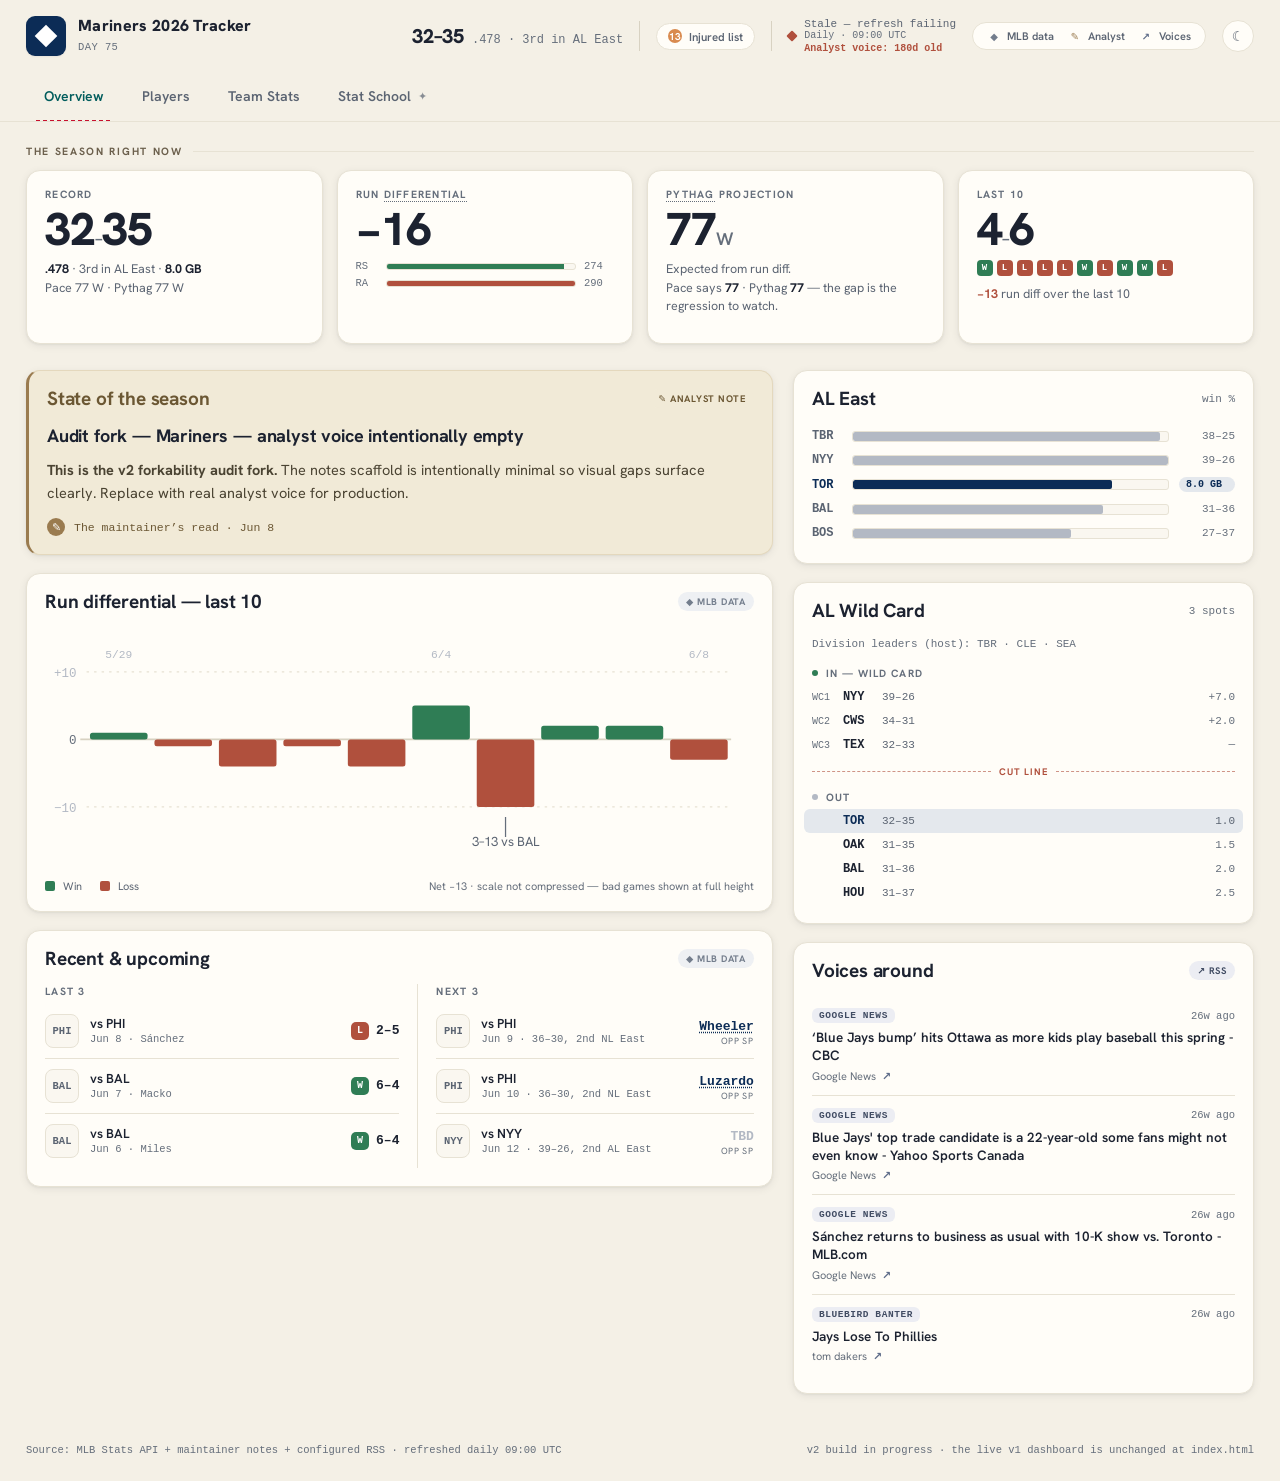
==== index-v2.html @ aabc4307 "v2(fork): config-drive standings/wild-card headers + neutral title (#122 F1–F3) Forkability blockers" ====
<!doctype html>
<html lang="en">
<head>
<meta charset="utf-8" />
<meta name="viewport" content="width=device-width, initial-scale=1.0" />
<title>Baseball Tracker</title>

<!-- v2 design tokens (light + dark). External so a fork can swap teams
     by editing config.json only; assets/theme.js overrides --team-*
     tokens at boot. -->
<link rel="stylesheet" href="tokens.css" />
<!-- Per-tab styles. Tabs not yet wired share the panel kit fallback. -->
<link rel="stylesheet" href="assets/overview.css" />
<link rel="stylesheet" href="assets/players.css" />
<link rel="stylesheet" href="assets/team-stats.css" />
<link rel="stylesheet" href="assets/stat-school.css" />
<link rel="stylesheet" href="assets/tooltip.css" />

<!-- Hanken Grotesk, self-hosted (variable woff2) under assets/fonts/.
     Self-hosting removes the runtime Google Fonts CDN dependency so glyph
     metrics are identical and network-independent across every environment
     (live site, local, CI) — that determinism is what makes the visual-
     regression baselines reproducible. The @font-face decls live in the
     inline <style> below. License: assets/fonts/OFL.txt. -->

<style>
/* Self-hosted Hanken Grotesk — one variable woff2 per subset (the file
   carries the full 100–900 weight axis, so a single @font-face covers
   every weight the design uses). font-display: swap keeps first paint
   fast; because the file is same-origin it lands near-instantly, so the
   swap is imperceptible and — unlike the CDN — never races the screenshot
   probe. unicode-range matches the Google Fonts subset split. */
@font-face {
  font-family: "Hanken Grotesk";
  font-style: normal;
  font-weight: 100 900;
  font-display: swap;
  src: url("assets/fonts/hanken-grotesk-latin.woff2") format("woff2");
  unicode-range: U+0000-00FF, U+0131, U+0152-0153, U+02BB-02BC, U+02C6, U+02DA, U+02DC, U+0304, U+0308, U+0329, U+2000-206F, U+20AC, U+2122, U+2191, U+2193, U+2212, U+2215, U+FEFF, U+FFFD;
}
@font-face {
  font-family: "Hanken Grotesk";
  font-style: normal;
  font-weight: 100 900;
  font-display: swap;
  src: url("assets/fonts/hanken-grotesk-latin-ext.woff2") format("woff2");
  unicode-range: U+0100-02BA, U+02BD-02C5, U+02C7-02CC, U+02CE-02D7, U+02DD-02FF, U+0304, U+0308, U+0329, U+1D00-1DBF, U+1E00-1E9F, U+1EF2-1EFF, U+2020, U+20A0-20AB, U+20AD-20C0, U+2113, U+2C60-2C7F, U+A720-A7FF;
}

/* ============================================================
   PAGE BASELINE
   ============================================================ */
/* Containment discipline (antifragile pass, commit 2 — Class 2).
   Universal `min-width: 0` forces flex/grid children to honor their
   parent's track — by default they refuse to shrink below their content
   size, which is how variable-width content escapes the viewport (B7
   class). Pairs with `overflow-x: clip` on BOTH html and body. The
   html-level clip is required because the viewport scroller lives on
   html — clipping only on body lets html still scroll horizontally.
   `clip` over `hidden` because it doesn't establish a new scroll
   container or break scroll-restoration. */
*, *::before, *::after { box-sizing: border-box; min-width: 0; min-height: 0; }
html, body { margin: 0; max-width: 100vw; overflow-x: clip; }
body {
  font-family: var(--sans);
  color: var(--ink);
  background: var(--paper);
  -webkit-font-smoothing: antialiased;
  text-rendering: optimizeLegibility;
  min-height: 100vh;
}
button { font-family: inherit; }
a { color: inherit; }

/* Focus-visible — universal accessibility ring per handoff §5.
   2px outline at 2px offset.
   PR-F: ring uses --team-primary-ink (not --team-primary). In dark mode
   --team-primary-ink is color-mix(50% primary, 50% white), so dark
   primaries (NYY #003087, TOR #134A8E) lift above the 3:1 non-text
   contrast floor on dark paper. Without this, NYY dark focus ring is
   1.53:1 — effectively invisible. */
:focus-visible {
  outline: 2px solid var(--team-primary-ink);
  outline-offset: 2px;
}

/* Screen-reader-only helper for accessible labels on glyph buttons. */
.sr-only {
  position: absolute;
  width: 1px; height: 1px;
  padding: 0; margin: -1px;
  overflow: hidden; clip: rect(0, 0, 0, 0);
  white-space: nowrap; border: 0;
}

/* ============================================================
   PERSISTENT HEADER — record · IL · freshness · source key · theme
   Load-bearing across all four tabs.
   ============================================================ */
.appbar {
  display: flex; align-items: center; justify-content: space-between;
  gap: var(--s5); padding: 16px 26px 14px;
}
.brand { display: flex; align-items: center; gap: 12px; }
.brand .mark {
  width: 40px; height: 40px; border-radius: 9px;
  background: var(--team-primary);
  display: grid; place-items: center;
  box-shadow: var(--sh1);
}
.brand .mark span {
  display: block; width: 16px; height: 16px;
  /* Iconography — theme-neutral white diamond.
     PR-F (decision D4): was `var(--card)`, which becomes #1b1f27 in
     dark mode and disappears against dark-blue primaries (TOR dark
     1.89:1, NYY dark 1.39:1 — fails AA non-text 3:1). The diamond IS
     a brand mark, not a themed surface — neutrality is correct. */
  background: #ffffff;
  transform: rotate(45deg); /* diamond bug */
}
.brand .wordmark h1,
.brand .wordmark b {
  font-weight: var(--w-display); font-size: 16px;
  letter-spacing: .02em; display: block; line-height: 1.1;
  margin: 0;
}
.brand .wordmark small {
  font-size: 10.5px; color: var(--ink-3);
  font-family: var(--mono); letter-spacing: .04em;
  text-transform: uppercase;
}
.appbar-meta {
  display: flex; align-items: center; gap: 16px;
  flex-wrap: wrap; justify-content: flex-end;
}
.hdr-rec { display: flex; align-items: baseline; gap: 8px; white-space: nowrap; }
.hdr-rec b {
  font-weight: var(--w-display); font-size: 20px;
  font-variant-numeric: tabular-nums;
  letter-spacing: -.01em; white-space: nowrap;
}
.hdr-rec span { font-size: 12px; color: var(--ink-3); font-family: var(--mono); }
.hdr-div { width: 1px; height: 30px; background: var(--line-2); }

.freshness {
  display: flex; align-items: center; gap: 8px;
  font-family: var(--mono); font-size: 11px; color: var(--ink-2);
}
.freshness .diamond {
  /* Static — no pulse. Composure over urgency (handoff §0/§4). */
  width: 8px; height: 8px; background: var(--pos);
  transform: rotate(45deg); border-radius: 1px;
}
.freshness.amber .diamond { background: var(--q-warm); }
.freshness.red .diamond { background: var(--neg); }
.freshness small { display: block; color: var(--ink-3); font-size: 10px; }

/* Notes-staleness chip (T18 — ported from v1). Mirrors freshness palette
   but on a longer cadence: green ≤7d, amber 8-14d, red >14d. The chip
   shares the same right-aligned slot as #freshness-detail. */
.notes-stale-chip {
  display: block; font-style: italic; font-size: 10px;
  color: var(--ink-3); margin-top: 2px;
}
.notes-stale-chip.amber { color: var(--q-warm); font-style: normal; font-weight: 600; }
.notes-stale-chip.red   { color: var(--neg);    font-style: normal; font-weight: 700; }

/* Schema-drift banner (T1 — ported from v1). Top-of-main warning when
   data.json is missing top-level keys the renderer reads. Hidden by
   default; render.js validateSchema() flips `hidden` off when missing
   keys are detected. */
.schema-banner {
  background: rgba(176, 80, 61, 0.12);
  border: 1px solid rgba(176, 80, 61, 0.4);
  color: var(--neg);
  padding: 10px 14px;
  border-radius: var(--r2);
  margin: 0 26px 12px;
  font-size: 13px; font-weight: 600;
}
[data-theme="dark"] .schema-banner {
  background: rgba(192, 100, 79, 0.15);
  border-color: rgba(192, 100, 79, 0.5);
}

.il-chip {
  display: inline-flex; align-items: center; gap: 7px;
  font-size: 11.5px; font-weight: var(--w-label); color: var(--ink-2);
  background: var(--card); border: 1px solid var(--line);
  border-radius: var(--r-pill); padding: 5px 11px; cursor: pointer;
  font-family: inherit;
}
.il-chip .ic {
  width: 14px; height: 14px; border-radius: 50%;
  background: var(--q-warm); color: #fff;
  font-size: 10px; font-weight: 700;
  display: grid; place-items: center;
}
.il-chip:hover { background: var(--card-2); }
.il-chip[aria-expanded="true"] { background: var(--card-2); border-color: var(--line-2); }

/* IL popover — appears on chip click, lists injured players with
   status + ETA note. Anchored below the chip's right edge. Closes on
   Esc, click-outside, or chip re-click. (B5 fix.) */
.il-popover {
  position: absolute;
  display: none;
  width: 320px;
  background: var(--card);
  border: 1px solid var(--line-2);
  border-radius: var(--r2);
  box-shadow: var(--sh3);
  z-index: 50;
  padding: 12px 14px;
  font-family: var(--sans);
}
.il-popover.show { display: block; }
.il-pop-head {
  font-size: var(--t-secondary);
  color: var(--ink);
  border-bottom: 1px solid var(--line);
  padding-bottom: 8px;
  margin-bottom: 6px;
}
.il-pop-head b { font-weight: 700; }
.il-pop-head small {
  font-family: var(--mono);
  color: var(--ink-3);
  font-weight: 500;
  margin-left: 6px;
  font-size: var(--t-meta);
}
.il-pop-list {
  list-style: none;
  margin: 0; padding: 0;
  max-height: 360px;
  overflow-y: auto;
}
.il-pop-list li {
  display: grid;
  grid-template-columns: 1fr auto;
  align-items: baseline;
  gap: 2px 10px;
  padding: 7px 0;
  border-bottom: 1px solid var(--line);
  font-size: var(--t-row);
}
.il-pop-list li:last-child { border-bottom: 0; }
.il-pop-name { font-weight: 600; color: var(--ink); }
.il-pop-status {
  font-family: var(--mono);
  font-size: var(--t-micro);
  color: var(--q-warm);
  letter-spacing: .04em;
  text-transform: uppercase;
  text-align: right;
  white-space: nowrap;
}
.il-pop-list li small {
  grid-column: 1 / -1;
  font-family: var(--mono);
  font-size: var(--t-meta);
  color: var(--ink-3);
}
.il-pop-empty {
  margin: 4px 0 0;
  font-size: var(--t-secondary);
  color: var(--ink-3);
}

/* Three-layer source key — always present. */
.srckey {
  display: flex; align-items: center; gap: 14px;
  background: var(--card); border: 1px solid var(--line);
  border-radius: var(--r-pill); padding: 6px 14px;
}
.srckey .k {
  display: flex; align-items: center; gap: 6px;
  font-size: 11px; color: var(--ink-2); font-weight: var(--w-label);
}
.srckey .glyph {
  width: 14px; height: 14px;
  display: grid; place-items: center; font-size: 10px;
}
.g-machine { color: var(--machine); }
.g-analyst { color: var(--analyst); }
.g-external { color: var(--external); }

/* Theme toggle — small icon button next to source key. */
.theme-toggle {
  width: 32px; height: 32px;
  border-radius: var(--r-pill);
  background: var(--card); border: 1px solid var(--line);
  color: var(--ink-2); cursor: pointer;
  display: grid; place-items: center;
  font-size: 14px;
}
.theme-toggle:hover { background: var(--card-2); color: var(--ink); }

/* ============================================================
   TABS (4-tab IA, fixed) — hash-routed
   ============================================================ */
.tabs {
  display: flex; gap: 2px;
  padding: 6px 26px 0;
  border-bottom: 1px solid var(--line);
  overflow-x: auto;  /* mobile: scroll, never hide */
  scrollbar-width: none;
}
.tabs::-webkit-scrollbar { display: none; }
.tab {
  position: relative;
  padding: 11px 18px 16px;
  font-size: 14px; font-weight: var(--w-label);
  color: var(--ink-2); cursor: pointer;
  border: 0; background: none; font-family: inherit;
  display: flex; align-items: center; gap: 7px;
  text-decoration: none; white-space: nowrap;
}
.tab:hover { color: var(--ink); }
.tab.active { color: var(--team-secondary); }
.tab .sch-ic { font-size: 11px; opacity: .7; }
[data-theme="dark"] .tab.active { color: #dbe4f1; }
/* NOSTALGIA gesture: dashed-seam underline on active tab.
   Pulled in step 7 if it fights legibility. */
.tab.active::before {
  content: "";
  position: absolute; left: 10px; right: 10px; bottom: -1px;
  height: 2px;
  background: linear-gradient(90deg, var(--seam) 60%, transparent 0) repeat-x;
  background-size: 7px 2px;
}

/* ============================================================
   TAB BODY — placeholder until per-tab content lands.
   ============================================================ */
.tab-body { padding: 22px 26px 24px; }
.tab-body[hidden] { display: none; }
.tab-stub {
  max-width: 720px; margin: 24px auto;
  text-align: center; padding: 60px 24px;
  border: 1px dashed var(--line-2);
  border-radius: var(--r3);
  background: var(--card);
  color: var(--ink-3);
}
.tab-stub h2 {
  margin: 0 0 8px; font-size: var(--t-h2);
  font-weight: var(--w-label); color: var(--ink);
}
.tab-stub p { margin: 0; font-size: var(--t-small); font-family: var(--mono); }

/* ============================================================
   PANEL KIT — every visible block uses this base.
   Per handoff §7 step 5: panel-state pattern built BEFORE charts so
   skeleton/empty/error inherit. Three source-treatment variants:
   panel = machine default, panel.analyst = warm ochre tint with
   left rule, panel.external = muted slate clipping.
   ============================================================ */
.panel {
  background: var(--card);
  border: 1px solid var(--line);
  border-radius: var(--r3);
  box-shadow: var(--sh2);
  position: relative;
}
.panel.analyst {
  background: var(--analyst-tint);
  border-color: #e4d8bd;
  border-left: 3px solid var(--analyst);
}
[data-theme="dark"] .panel.analyst {
  background: #221e16;
  border-color: #36301f;
  border-left-color: var(--analyst);
}
.panel.external {
  /* External takes get the standard surface but a slate accent on the header. */
}

.panel-h {
  display: flex; align-items: center; justify-content: space-between;
  padding: 15px 18px 11px; gap: 12px;
}
.panel-h h3 {
  margin: 0; font-size: var(--t-h2);
  font-weight: 700; letter-spacing: -.01em;
}
.panel.analyst .panel-h h3 { color: var(--analyst-ink); }
.panel-h .hint {
  font-size: 11px; color: var(--ink-3); font-family: var(--mono);
}

/* Source tag on panel headers — chip variants per data layer. */
.srctag {
  display: inline-flex; align-items: center; gap: 5px;
  font-size: 9.5px; font-weight: 700;
  letter-spacing: .08em; text-transform: uppercase;
  padding: 3px 8px; border-radius: var(--r-pill);
}
.srctag.machine { color: var(--machine); background: #eef0f3; }
.srctag.analyst { color: var(--analyst-ink); background: var(--analyst-tint); }
.srctag.external { color: var(--external-ink); background: var(--external-tint); }
[data-theme="dark"] .srctag.machine { background: #262b34; }

.panel-b { padding: 2px 18px 18px; }

/* ---- SKELETON (loading) ---- */
.panel-skeleton { padding: 16px 18px 18px; }
.sk-line {
  height: 11px; border-radius: 4px;
  background: linear-gradient(90deg, var(--card-2) 25%, #efeadd 37%, var(--card-2) 63%);
  background-size: 400% 100%;
  animation: sk-shimmer 1.4s ease infinite;
  margin-bottom: 8px;
}
[data-theme="dark"] .sk-line {
  background: linear-gradient(90deg, var(--card-2) 25%, #2c333f 37%, var(--card-2) 63%);
  background-size: 400% 100%;
}
@keyframes sk-shimmer {
  0% { background-position: 100% 0; }
  100% { background-position: 0 0; }
}

/* ---- EMPTY (no data, no error — by-design absence) ---- */
.panel-empty {
  padding: 24px 18px;
  text-align: center;
  color: var(--ink-3);
  font-size: var(--t-small);
}

/* ---- ERROR (fetch failed for this panel only) ---- */
.panel-error {
  padding: 16px 18px;
  display: flex; align-items: center; gap: 12px;
  font-size: var(--t-small);
  color: var(--neg);
  border-top: 1px dashed var(--neg);
  margin-top: 6px;
}
.panel-error .msg { flex: 1; }
.panel-retry {
  border: 1px solid var(--neg);
  background: transparent;
  color: var(--neg);
  border-radius: var(--r-pill);
  padding: 4px 12px;
  font-size: 11px;
  font-weight: var(--w-label);
  cursor: pointer;
  font-family: inherit;
}
.panel-retry:hover { background: var(--neg); color: #fff; }

/* ============================================================
   COLOPHON
   ============================================================ */
.colophon {
  display: flex; align-items: center; justify-content: space-between;
  gap: 16px; padding: 16px 26px 24px;
  font-size: 10.5px; color: var(--ink-3); font-family: var(--mono);
  flex-wrap: wrap;
}

/* ============================================================
   RESPONSIVE (handoff §6 universals — per-tab rules in their CSS)
   ============================================================ */
@media (max-width: 760px) {
  .appbar { padding: 12px 18px 10px; gap: var(--s4); }
  .appbar-meta { gap: 10px; }
  .hdr-div { display: none; }
  .tabs { padding: 6px 18px 0; }
  .tab-body { padding: 18px 18px 20px; }
}
@media (max-width: 480px) {
  /* Source key collapses to glyphs only */
  .srckey {
    padding: 4px 8px;
  }
  .srckey .k { font-size: 0; gap: 0; }
  .srckey .glyph { font-size: 12px; }
}
/* At narrow phone widths (≤360px iPhone SE class), allow header chrome
   to wrap and trim padding. The viewport-clip is universal (see body
   above) — this block only adjusts layout at the smallest breakpoint. */
@media (max-width: 360px) {
  .appbar {
    flex-wrap: wrap;
    padding: 10px 12px 8px;
    gap: 10px;
  }
  .appbar-meta {
    width: 100%;
    justify-content: flex-start;
    gap: 8px;
    flex-wrap: wrap;
  }
  .hdr-rec { white-space: normal; }
  .hdr-rec b { font-size: 17px; }
  .freshness small { display: none; }
  .il-chip { padding: 4px 8px; }
  .tabs { padding: 4px 12px 0; }
  .tab { padding: 9px 12px 14px; font-size: 13px; }
  .tab-body { padding: 14px 12px 18px; }
}
</style>
</head>
<body>

<!-- ============================================================
     V2 DEVELOPMENT IN PROGRESS
     This file is the v2 build, served alongside the live v1
     (index.html). When v2 is complete, the cutover commit
     deletes the old and renames this file. Plan:
     /root/.claude/plans/redesign-v2.md
     ============================================================ -->

<header class="appbar">
  <div class="brand">
    <span class="mark"><span aria-hidden="true"></span></span>
    <span class="wordmark">
      <h1 id="brand-title">Loading…</h1>
      <small id="brand-sub">v2 build</small>
    </span>
  </div>

  <div class="appbar-meta">
    <div class="hdr-rec" id="hdr-rec">
      <b id="hdr-rec-line">—</b>
      <span id="hdr-rec-detail"></span>
    </div>
    <span class="hdr-div"></span>
    <button class="il-chip" id="il-chip" type="button" aria-label="Open injury list">
      <span class="ic" id="il-count">0</span> Injured list
    </button>
    <span class="hdr-div"></span>
    <div class="freshness" id="freshness">
      <span class="diamond"></span>
      <div>
        <span id="freshness-label">—</span>
        <small id="freshness-detail">Daily · 09:00 UTC</small>
        <small id="notesStale" class="notes-stale-chip" hidden></small>
      </div>
    </div>
    <div class="srckey" aria-label="Data layer key">
      <span class="k"><span class="glyph g-machine">◆</span>MLB data</span>
      <span class="k"><span class="glyph g-analyst">✎</span>Analyst</span>
      <span class="k"><span class="glyph g-external">↗</span>Voices</span>
    </div>
    <button class="theme-toggle" id="theme-toggle" type="button" aria-label="Toggle dark mode">
      <span id="theme-glyph">◐</span>
    </button>
  </div>
</header>

<!-- PR-C: each tab anchor carries an explicit id; the matching tabpanel
     references it via aria-labelledby. Previously: only the Overview
     panel had an aria-labelledby — pointing at itself (self-reference,
     audit H6). Other panels had nothing. Screen readers couldn't pair
     tab ↔ tabpanel. -->
<nav class="tabs" role="tablist" aria-label="Sections">
  <a class="tab" id="tab-overview-anchor"   href="#overview"    data-tab="overview"    role="tab">Overview</a>
  <a class="tab" id="tab-players-anchor"    href="#players"     data-tab="players"     role="tab">Players</a>
  <a class="tab" id="tab-team-stats-anchor" href="#team-stats"  data-tab="team-stats"  role="tab">Team Stats</a>
  <a class="tab" id="tab-stat-school-anchor" href="#stat-school" data-tab="stat-school" role="tab">
    Stat School <span class="sch-ic">✦</span>
  </a>
</nav>

<main>
  <!-- Schema-drift banner. The renderer (assets/render.js validateSchema)
       compares data.json's top-level keys against EXPECTED_KEYS on every
       load; if any are missing it surfaces them here. Ported from v1
       (index.html line 247) — survivorship audit T1 found this guard
       had been silently dropped during the v2 redesign. -->
  <div id="schemaBanner" class="schema-banner" hidden></div>

  <!-- Overview tab body — populated by assets/overview.js on boot. -->
  <section class="tab-body" id="tab-overview" role="tabpanel" aria-labelledby="tab-overview-anchor"></section>

  <!-- Players tab body — populated by assets/players.js on boot. -->
  <section class="tab-body" id="tab-players" role="tabpanel" aria-labelledby="tab-players-anchor" hidden></section>

  <!-- Team Stats tab body — populated by assets/team-stats.js on boot. -->
  <section class="tab-body" id="tab-team-stats" role="tabpanel" aria-labelledby="tab-team-stats-anchor" hidden></section>

  <!-- Stat School tab body — populated by assets/stat-school.js on boot. -->
  <section class="tab-body" id="tab-stat-school" role="tabpanel" aria-labelledby="tab-stat-school-anchor" hidden></section>
</main>

<footer class="colophon">
  <span>Source: MLB Stats API + maintainer notes + configured RSS · refreshed daily 09:00 UTC</span>
  <span>v2 build in progress · the live v1 dashboard is unchanged at index.html</span>
</footer>

<script src="assets/theme.js"></script>
<script src="assets/format.js"></script>
<script src="assets/links.js"></script>
<script src="assets/stat-registry.js"></script>
<script src="assets/team-registry.js"></script>
<script src="assets/tooltip.js"></script>
<script src="assets/dom.js"></script>
<script src="assets/modal.js"></script>
<script src="assets/overview.js"></script>
<script src="assets/players.js"></script>
<script src="assets/opponent-pitcher.js"></script>
<script src="assets/team-stats.js"></script>
<script src="assets/stat-school.js"></script>
<script src="assets/render.js"></script>

</body>
</html>
---- tokens.css ----
/* ============================================================
   Jays Tracker — design tokens (v2)
   Single source of truth for color, type, space, radius, shadow.
   Extracted from handoff doc §3. Loaded by index-v2.html.

   FORK NOTE: only --team-primary / -secondary / -accent change
   per fork. Everything else derives or stays universal.
   See assets/theme.js for the runtime wiring step.
   ============================================================ */

:root {
  /* ---- TEAM IDENTITY (forkable — populated from config.json) ----
     Only these three tokens are set from JS at boot (assets/theme.js).
     Everything else derives via color-mix() below — single source of
     truth, no JS vs CSS contention. The antifragile pass moved derived
     tokens here to remove the layer-boundary class of bug (B1).

     Fork constraint: primary_color should pass WCAG AA on the light
     card surface (#fffdf8). See docs/forking.md. */
  --team-primary: #134A8E;     /* royal */
  --team-secondary: #1D2D5C;   /* navy  */
  --team-accent: #E8291C;      /* red — identity only, NOT signal */

  /* DERIVED — never set from JS. 10% color on a near-white substrate
     produces the subtle light-mode tint used for "me" highlights,
     active sidebar items, and pcard avatars. */
  --team-primary-soft: color-mix(in oklab, var(--team-primary) 10%, #ffffff);
  --team-secondary-soft: color-mix(in oklab, var(--team-secondary) 10%, #ffffff);

  /* Team color as text on --card. In light mode the raw value passes
     AA for most palettes (validated at fork time). Dark mode lifts
     it below. */
  --team-primary-ink: var(--team-primary);

  /* ---- NEUTRAL INK SCALE ---- */
  --ink: #1c2230;
  --ink-2: #5b6472;
  --ink-3: #656e7b;
  --ink-4: #b3b9c4;

  /* ---- SURFACES (cream scorecard substrate) ---- */
  --paper: #f4f0e6;
  --card: #fffdf8;
  --card-2: #faf7f0;
  --line: #e7e2d4;
  --line-2: #d8d2c2;

  /* ---- DATA SIGNALS — TEAM-INDEPENDENT (hold at any fork palette) ----
     Clay ↔ slate scale for hot/cold and quality-tier markers.
     Never use --team-accent for these — a red team would lose its signal. */
  --q-hot: #c24e2c;
  --q-warm: #d98a4e;
  --q-mid: #a7a194;
  --q-cool: #5e86a8;
  --q-cold: #356285;
  /* Amber-as-FOREGROUND-text (a11y A2). --q-warm is a background
     fill; as text on cream paper it only hits ~2.7:1. This paired
     ink is the text-safe amber; it flips light->dark below. */
  --q-warm-ink: #9c5226;

  /* Binary outcome (team-neutral) */
  --pos: #2f7d55;       /* win / good / above avg */
  --pos-2: #5b9e6f;     /* lighter green for tier-2 rank markers */
  --neg: #b0503d;       /* loss / poor / below avg (brick, NOT team red) */

  /* ---- THREE-LAYER DATA IDENTITY ----
     1. MACHINE FACTS (data.json) — neutral default voice
     2. ANALYST VOICE (notes.json) — warm ochre "pen"
     3. EXTERNAL TAKES (RSS)       — muted slate "newsprint" */
  --machine: #737d8c;
  --analyst: #9a7b4f;
  --analyst-tint: #f1ead7;
  --analyst-ink: #6b5733;
  /* Analyst body ink — the read-aloud paragraph color INSIDE cream cards
     (distinct from --analyst-ink, the eyebrow / accent ink). Extracted in
     the v2 uniformity pass from three identical literals across
     overview.css / players.css / stat-school.css. */
  --analyst-ink-body: #4a4332;
  /* Border around analyst cream cards. Two files (players, stat-school)
     were duplicating the same hex literal; one token resolves the drift. */
  --analyst-edge: #e4d8bd;
  --external: #5d6b88;
  --external-tint: #ecedf3;
  --external-ink: #414c63;

  /* Heat-bar visual midpoint — theme-independent. Used by the .strip
     (player rank rows + team-stats ledger) and the Stat School
     .scale-track. Same hex was hardcoded in three files before the v2
     uniformity pass — single token now keeps them in lockstep. */
  --heat-neutral: #cdb89a;

  /* ---- NOSTALGIA (baseball-universal, NOT team-specific) ---- */
  --seam: #c8102e;   /* fixed stitch red — independent of --team-accent */
  --label: #6b5f4c;  /* stamped warm ink for eyebrows */

  /* ---- TYPE ----
     Headline scale (display → label) was the original v2 scale. The
     four intermediate sizes below were added in the v2 type-scale pass
     (#123) because 51 of 117 `font-size:` literals across the per-tab
     CSS files were the same four pixel values (10/11/12/13px) used
     10–20× each, with no token covering that range. Naming follows the
     existing role-based pattern (--t-display / --t-body / --t-label).
     The 0.5px-stepped --t-small (12.5) / --t-label (10.5) remain the
     headline-paired sizes; --t-row / --t-meta / --t-micro cover the
     denser per-tab tabular + metadata + chip surfaces. */
  --t-display: 46px;
  --t-h1: 28px;
  --t-h2: 19px;
  --t-body: 14px;
  --t-row: 13px;        /* tabular rows, game-card meta/result, st-row body */
  --t-small: 12.5px;
  --t-secondary: 12px;  /* secondary metadata (rank cells, segmented controls, modal meta) */
  --t-meta: 11px;       /* rank ordinals, badge text, byline meta, pill-legend */
  --t-label: 10.5px;
  --t-micro: 10px;      /* chip labels, abbreviations, micro-pills */

  --w-display: 800;
  --w-read: 500;
  --w-reg: 400;
  --w-label: 600;

  --sans: "Hanken Grotesk", "Helvetica Neue", Helvetica, Arial, system-ui, sans-serif;
  --mono: ui-monospace, "SF Mono", "Cascadia Mono", Menlo, Consolas, monospace;

  /* ---- SPACING / RADIUS / SHADOW ---- */
  --s1: 4px;
  --s2: 8px;
  --s3: 12px;
  --s4: 16px;
  --s5: 24px;
  --s6: 32px;
  --s7: 48px;

  /* Sub-r1 chip scale — fills the 2–3px gap below --r1. Both extracted
     in the v2 uniformity pass (#124) from high-frequency literals:
     --r-pip from 7 occurrences (pips, micro-bars, focus-ring corners),
     --r-chip from 10 occurrences (inline pills, provenance chips, badge
     corners). One token now keeps any future redesign from forgetting
     a site. */
  --r-pip: 2px;
  --r-chip: 3px;
  --r1: 6px;
  --r2: 10px;
  --r3: 14px;
  --r-pill: 999px;

  --sh1: 0 1px 2px rgba(28, 34, 48, .06);
  --sh2: 0 2px 8px rgba(28, 34, 48, .07), 0 1px 2px rgba(28, 34, 48, .05);
  --sh3: 0 12px 32px rgba(28, 34, 48, .12);
  --sh4: 0 24px 60px rgba(20, 18, 12, .34);   /* modal scrim */
}

/* ============================================================
   DARK MODE
   Activate via [data-theme="dark"] on <html>.
   Default: respect prefers-color-scheme; user toggle persists
   to localStorage('jt-theme'). See assets/theme.js.
   Only token values change here — no markup forks.
   ============================================================ */

[data-theme="dark"] {
  /* INK & SURFACE — lift values for legibility */
  --ink: #eceef2;
  --ink-2: #a6aeba;
  --ink-3: #868f9d;
  --ink-4: #4a5260;
  --label: #bcab8d;
  --paper: #13161c;
  --card: #1b1f27;
  --card-2: #232833;
  --line: #2b313c;
  --line-2: #3a4250;

  /* TEAM TINTS on dark — derived via color-mix. Soft tints flip from
     mixing with white (light) to mixing with the dark card surface
     (dark); the resulting hue is subtle and tracks the team palette
     automatically. primary-ink lifts to a perceptual mid so contrast
     against the dark card stays AA without runtime ensureContrast.
     Per-fork: forks with very dark primaries (NYY #003087) get a
     readable lift from this mix; very light primaries get desaturated
     enough to remain legible. */
  --team-primary-soft: color-mix(in oklab, var(--team-primary) 25%, var(--card));
  --team-secondary-soft: color-mix(in oklab, var(--team-secondary) 25%, var(--card));
  --team-primary-ink: color-mix(in oklab, var(--team-primary) 50%, #ffffff);

  /* SIGNALS — lift the dark end of the q-scale for legibility on dark cards.
     PR-F: --q-cold deepened from #4f7da5 to #3e6a92 so the Cold pill
     (white text on this background) lifts from 4.37:1 to ~5.7:1, passing
     WCAG AA for normal body text on the .pill.cold use. */
  --q-cold: #3e6a92;
  --q-cool: #6f9bc0;
  --q-mid: #7a7468;
  --pos: #3c9466;
  --pos-2: #5aa97c;
  --neg: #c0644f;
  --q-warm-ink: #d98a4e;   /* amber-as-text on dark paper (a11y A2) */

  /* LAYERS — desaturate tints; lift inks */
  --analyst-tint: #26221a;
  --analyst-ink: #cbb182;
  --analyst-ink-body: #cabfa6;   /* paragraph ink inside cream cards (dark mode pair) */
  --analyst-edge: #36301f;       /* border around cream cards (dark mode pair) */
  --analyst: #b08f57;
  --external-tint: #1e222c;
  --external-ink: #9fb0d0;
  --external: #7488ad;
}

/* ============================================================
   PR-F — dark-mode chart axis legibility
   Overview run-diff chart (assets/overview.js) sets SVG text fill
   to var(--ink-4) inline. In dark mode, --ink-4 (#4a5260) on the
   panel substrate (--card #1b1f27) is ~1.5:1 — axis numbers and
   date labels become invisible. CSS fill: overrides the inline
   presentation attribute per spec. var(--ink-3) gives ~3.86:1.
   ============================================================ */
[data-theme="dark"] svg.rd-chart text { fill: var(--ink-3); }

/* ============================================================
   No-data placeholder (.ph)

   The em-dash glyph (U+2014) sits at the font's typographic midline,
   which is below the visual center of adjacent all-caps and tabular-
   numeric text at the 10–13px tabular sizes used across the dashboard
   (issue: dashes read as underscores). Wrapping a placeholder em-dash
   in `<span class="ph">—</span>` lifts the glyph back to the perceived
   line center and gives a single hook for any future "no data" treatment
   (color, shape, accessible label).
   ============================================================ */
.ph {
  display: inline-block;
  vertical-align: 0.12em;
  line-height: 1;
}

/* ============================================================
   Reduced-motion preference — disable transitions & animations.
   Per handoff §8 decision 9: skeleton/arc animations become static.
   ============================================================ */

@media (prefers-reduced-motion: reduce) {
  *,
  *::before,
  *::after {
    animation-duration: 0.01ms !important;
    animation-iteration-count: 1 !important;
    transition-duration: 0.01ms !important;
  }
}
---- assets/overview.css ----
/* ============================================================
   Jays Tracker — Overview tab styles (v2)
   Loaded by index-v2.html. Scoped under [data-tab-styles="overview"]
   isn't strictly needed since per-tab classes don't collide.
   ============================================================ */

/* ---- Section eyebrow (with optional trailing rule) ---- */
.ov-eyebrow {
  font-size: var(--t-label);
  font-weight: 700;
  letter-spacing: .16em;
  text-transform: uppercase;
  color: var(--label);
  margin: 0 0 12px;
  display: flex;
  align-items: center;
  gap: 10px;
}
.ov-eyebrow .rule { flex: 1; height: 1px; background: var(--line); }

/* ============================================================
   KPI ROW — 4 cards across the top of Overview
   ============================================================ */
.kpis {
  display: grid;
  grid-template-columns: repeat(4, minmax(0, 1fr));
  gap: 14px;
  margin-bottom: 8px;
}
.kpi {
  background: var(--card);
  border: 1px solid var(--line);
  border-radius: var(--r3);
  box-shadow: var(--sh2);
  padding: 16px 18px;
  position: relative;
}
.kpi .kl {
  font-size: var(--t-label);
  font-weight: 700;
  letter-spacing: .12em;
  text-transform: uppercase;
  color: var(--ink-3);
  margin: 0 0 8px;
}
.kpi .kv {
  font-size: var(--t-display);
  font-weight: var(--w-display);
  letter-spacing: -.02em;
  line-height: .9;
  font-variant-numeric: tabular-nums;
}
.kpi .kv small {
  font-size: 18px;
  color: var(--ink-3);
  font-weight: 600;
}
.kpi .kf {
  font-size: var(--t-small);
  color: var(--ink-2);
  margin-top: 10px;
  line-height: 1.45;
}
.kpi .kf b { color: var(--ink); font-weight: 700; }

/* Frame-pill (e.g. "8th / 30 MLB") */
.rankpill {
  display: inline-flex;
  align-items: baseline;
  gap: 3px;
  font-family: var(--mono);
  font-size: var(--t-meta);
  font-weight: 700;
  padding: 2px 7px;
  border-radius: var(--r-pill);
  background: var(--card-2);
  border: 1px solid var(--line);
}
.rankpill .r { color: var(--ink); }
.rankpill .o { color: var(--ink-3); font-weight: 500; }

/* W/L pip strip (last-10 cell) */
.pips { display: flex; gap: 4px; margin-top: 10px; }
.pip {
  width: 16px; height: 16px; border-radius: 4px;
  display: grid; place-items: center;
  font-size: 9px; font-weight: 800;
  font-family: var(--mono); color: #fff;
}
.pip.w { background: var(--pos); }
.pip.l { background: var(--neg); }

/* Mini RS/RA tracks inside the Run-diff KPI */
.diffmini {
  display: flex; flex-direction: column;
  gap: 5px; margin-top: 10px;
}
.diffmini .row {
  display: grid;
  grid-template-columns: 22px 1fr 30px;
  align-items: center; gap: 8px;
  font-size: var(--t-label); font-family: var(--mono); color: var(--ink-3);
}
.dtrack {
  height: 7px;
  background: var(--card-2);
  border: 1px solid var(--line);
  border-radius: var(--r-chip);
  overflow: hidden;
}
.dtrack i { display: block; height: 100%; }

/* Term affordance: dotted underline = link to Stat School */
.term {
  border-bottom: 1px dotted var(--ink-3);
  cursor: help;
}

/* ============================================================
   MAIN TWO-COLUMN GRID
   Left: 1.62fr (analyst + chart + games)
   Right: 1fr (standings + WC + voices)
   ============================================================ */
.ov-main {
  display: grid;
  grid-template-columns: minmax(0, 1.62fr) minmax(0, 1fr);
  gap: 20px;
  padding: 18px 0 10px;
}
.ov-col { display: flex; flex-direction: column; gap: 18px; }

/* ============================================================
   ANALYST: State of the Season
   ============================================================ */
.analyst-lead {
  font-size: 18px;
  font-weight: 700;
  line-height: 1.3;
  letter-spacing: -.01em;
  color: var(--ink);
  margin: 0 0 10px;
}
.analyst-body {
  font-size: 14.5px;
  line-height: 1.6;
  color: var(--analyst-ink-body);
  margin: 0 0 14px;
}
.analyst-body .term { border-bottom-color: var(--analyst); }

.byline {
  display: flex; align-items: center; gap: 9px;
  font-size: 11.5px; color: var(--analyst-ink);
  font-family: var(--mono);
}
.byline .nib {
  width: 18px; height: 18px;
  border-radius: 50%;
  background: var(--analyst); color: #fff;
  display: grid; place-items: center; font-size: var(--t-meta);
}

/* Inline machine pills inside analyst prose */
.pill {
  display: inline-flex;
  align-items: center;
  gap: 4px;
  font-size: var(--t-micro);
  font-weight: 800;
  letter-spacing: .06em;
  text-transform: uppercase;
  padding: 1px 6px;
  border-radius: var(--r-pill);
  vertical-align: middle;
  font-family: var(--mono);
}
.pill.hot { background: var(--q-hot); color: #fff; }
.pill.cold { background: var(--q-cold); color: #fff; }
.pill.new { background: var(--ink); color: var(--paper); }
/* G3: opposing-pitcher modal provenance tag (external palette). */
.pill.oppp-tag { background: var(--external-tint); color: var(--external-ink); }

/* ============================================================
   RUN-DIFFERENTIAL CHART (last 10)
   ============================================================ */
.rd-wrap { padding: 6px 4px 0; }
.rd-chart { width: 100%; height: auto; display: block; }
.rd-anno {
  font-size: var(--t-meta);
  color: var(--ink-2);
  display: flex;
  align-items: center;
  gap: 8px;
  margin-top: 8px;
}
.rd-anno .sw {
  width: 10px; height: 10px; border-radius: var(--r-pip);
}
.rd-anno .spacer { margin-left: auto; color: var(--ink-3); }

/* ============================================================
   GAMES (Recent + Upcoming split)
   ============================================================ */
.gsplit {
  display: grid;
  grid-template-columns: minmax(0, 1fr) minmax(0, 1fr);
  gap: 0;
}
.gsplit .gcol + .gcol {
  border-left: 1px solid var(--line);
  padding-left: 18px;
  margin-left: 18px;
}
.gcol .ghd {
  font-size: var(--t-label);
  font-weight: 700;
  letter-spacing: .12em;
  text-transform: uppercase;
  color: var(--ink-3);
  margin: 0 0 6px;
}
.game {
  display: grid;
  grid-template-columns: auto 1fr auto;
  align-items: center;
  gap: 11px;
  padding: 10px 0;
  border-bottom: 1px solid var(--line);
}
.game:last-child { border-bottom: 0; }
.opp {
  width: 34px; height: 34px;
  border-radius: 8px;
  background: var(--card-2);
  border: 1px solid var(--line);
  display: grid; place-items: center;
  font-family: var(--mono); font-weight: 700; font-size: var(--t-label);
  color: var(--ink-2);
}
.game .meta {
  font-size: var(--t-row);
  font-weight: 600;
  line-height: 1.2;
}
.game .meta small {
  display: block;
  font-size: var(--t-label);
  color: var(--ink-3);
  font-weight: 500;
  font-family: var(--mono);
  margin-top: 2px;
}
.res {
  text-align: right;
  font-family: var(--mono);
  font-weight: 700;
  font-size: var(--t-row);
  display: flex; align-items: center; gap: 7px;
  justify-content: flex-end;
}
.res .wl {
  width: 18px; height: 18px;
  border-radius: 5px;
  display: grid; place-items: center;
  font-size: var(--t-micro); color: #fff;
}
.res .wl.w { background: var(--pos); }
.res .wl.l { background: var(--neg); }
.wp { text-align: right; }
.wp .v {
  font-family: var(--mono);
  font-weight: 700;
  font-size: var(--t-row);
}
.wp small {
  display: block;
  font-size: 9px;
  color: var(--ink-3);
  letter-spacing: .08em;
  text-transform: uppercase;
}
/* G3: opposing probable pitcher — clickable into the #oppp-<id> modal. */
.opp-sp {
  font-family: var(--mono);
  font-weight: 700;
  font-size: var(--t-row);
  color: var(--team-primary-ink);
  background: none;
  border: 0;
  padding: 0;
  cursor: pointer;
  text-decoration: underline;
  text-decoration-style: dotted;
  text-underline-offset: 2px;
}
.opp-sp:hover { text-decoration-style: solid; }
.opp-sp:focus-visible {
  outline: 2px solid var(--team-primary-ink);
  outline-offset: 2px;
  border-radius: var(--r-pip);
}
.wp .v.muted { color: var(--ink-4); }

/* ============================================================
   STANDINGS (AL East)
   ============================================================ */
.st-row {
  display: grid;
  grid-template-columns: 30px 1fr 56px;
  align-items: center;
  gap: 10px;
  font-size: var(--t-secondary);
  padding: 5px 0;
}
.st-row .abbr {
  font-weight: 700;
  font-family: var(--mono);
  color: var(--ink-2);
}
.st-bar {
  height: 11px;
  background: var(--card-2);
  border-radius: var(--r-chip);
  overflow: hidden;
  border: 1px solid var(--line);
}
.st-bar i {
  display: block; height: 100%;
  background: var(--ink-4);
  border-radius: var(--r-pip);
}
.st-row .rec {
  font-family: var(--mono);
  font-size: var(--t-meta);
  color: var(--ink-3);
  text-align: right;
}
.st-row.me .abbr { color: var(--team-primary-ink); }
.st-row.me .st-bar i { background: var(--team-primary); }
.gb-tag {
  font-family: var(--mono);
  font-size: var(--t-micro);
  color: var(--team-primary-ink);
  background: var(--team-primary-soft);
  border-radius: var(--r-pill);
  padding: 2px 7px;
  font-weight: 700;
}

/* ============================================================
   WILD CARD RACE
   ============================================================ */
.wc-grp {
  font-size: var(--t-label);
  font-weight: 700;
  letter-spacing: .1em;
  text-transform: uppercase;
  color: var(--ink-3);
  margin: 12px 0 5px;
  display: flex;
  align-items: center;
  gap: 8px;
}
.wc-grp:first-child { margin-top: 2px; }
.wc-grp .dot {
  width: 6px; height: 6px; border-radius: 50%;
}
.wc-grp.in .dot { background: var(--pos); }
.wc-grp.out .dot { background: var(--ink-4); }
.wc-leaders {
  font-family: var(--mono);
  font-size: var(--t-meta);
  color: var(--ink-3);
  padding: 2px 0 4px;
}
.wc-row {
  display: grid;
  grid-template-columns: 22px 30px 1fr auto;
  align-items: center;
  gap: 9px;
  font-size: var(--t-secondary);
  padding: 5px 0;
}
.wc-row .seed {
  font-family: var(--mono);
  font-size: var(--t-micro);
  color: var(--ink-3);
}
.wc-row .abbr {
  font-weight: 700;
  font-family: var(--mono);
}
.wc-row .rc {
  font-family: var(--mono);
  font-size: var(--t-meta);
  color: var(--ink-2);
}
.wc-row .gb {
  font-family: var(--mono);
  font-size: var(--t-meta);
  color: var(--ink-3);
  text-align: right;
}
.wc-row.me {
  background: var(--team-primary-soft);
  margin: 0 -8px;
  padding-left: 8px;
  padding-right: 8px;
  border-radius: var(--r1);
}
.wc-row.me .abbr { color: var(--team-primary-ink); }
.wc-row.me .gb { color: var(--ink-2); }   /* a11y A4: lift GB off the me-tint */
.cutline {
  display: flex;
  align-items: center;
  gap: 8px;
  margin: 8px 0 4px;
  font-size: 9.5px;
  font-weight: 700;
  letter-spacing: .1em;
  text-transform: uppercase;
  color: var(--neg);
}
.cutline .ln {
  flex: 1; height: 0;
  border-top: 1.5px dashed var(--neg);
  opacity: .6;
}

/* ============================================================
   VOICES AROUND (external)
   ============================================================ */
.voice {
  display: block;
  padding: 12px 0;
  border-bottom: 1px solid var(--line);
  text-decoration: none;
  color: inherit;
}
.voice:last-child { border-bottom: 0; }
.voice-top {
  display: flex;
  align-items: center;
  gap: 8px;
  margin-bottom: 5px;
}
.src-chip {
  font-family: var(--mono);
  font-size: 9.5px;
  font-weight: 700;
  letter-spacing: .06em;
  text-transform: uppercase;
  color: var(--external-ink);
  background: var(--external-tint);
  border-radius: var(--r1);
  padding: 2px 7px;
}
.voice-top .time {
  font-family: var(--mono);
  font-size: var(--t-label);
  color: var(--ink-3);
  margin-left: auto;
}
.voice h4 {
  margin: 0 0 4px;
  font-size: 13.5px;
  font-weight: 600;
  line-height: 1.35;
  color: var(--ink);
}
.voice .by {
  font-size: var(--t-meta);
  color: var(--ink-3);
  display: flex;
  align-items: center;
  gap: 6px;
}
.voice .arr {
  color: var(--external);
  font-weight: 700;
}
.voice:hover h4 {
  color: var(--external-ink);
  text-decoration: underline;
  text-decoration-color: var(--external);
  text-underline-offset: 2px;
}

/* ============================================================
   RESPONSIVE (Overview-specific; tab body padding from chrome)
   ============================================================ */
@media (max-width: 1100px) {
  .ov-main { grid-template-columns: minmax(0, 1fr); }
}
@media (max-width: 760px) {
  .kpis { grid-template-columns: minmax(0, 1fr) minmax(0, 1fr); }
  .gsplit { grid-template-columns: minmax(0, 1fr); }
  .gsplit .gcol + .gcol {
    border-left: 0; padding-left: 0; margin-left: 0;
    border-top: 1px solid var(--line);
    padding-top: 10px; margin-top: 10px;
  }
}
@media (max-width: 360px) {
  .kpis { grid-template-columns: minmax(0, 1fr); gap: 10px; }
  .kpi { padding: 14px 14px; }
  .kpi .kv { font-size: 38px; }
}
---- assets/players.css ----
/* ============================================================
   Jays Tracker — Players tab styles (v2)
   ============================================================ */

.pl-head {
  display: flex;
  align-items: flex-end;
  justify-content: space-between;
  gap: 20px;
  margin-bottom: 14px;
  flex-wrap: wrap;
}
.pl-head h2 {
  margin: 0;
  font-size: var(--t-h1);
  font-weight: var(--w-display);
  letter-spacing: -.02em;
}
.pl-head p {
  margin: 4px 0 0;
  font-size: var(--t-row);
  color: var(--ink-2);
}

/* Pill legend (top-right of Players header) */
.pill-legend {
  display: flex;
  align-items: center;
  gap: 16px;
  background: var(--card);
  border: 1px solid var(--line);
  border-radius: var(--r2);
  padding: 9px 14px;
  box-shadow: var(--sh1);
}
.ple {
  display: flex;
  align-items: center;
  gap: 7px;
  font-size: 11.5px;
  color: var(--ink-2);
}
.ple .pill { pointer-events: none; }
.ple small { color: var(--ink-3); }

/* Role groups (Rotation / Bullpen / Catchers / Infield / Outfield / DH) */
.role-group { margin: 0 0 6px; }
.role-h {
  display: flex;
  align-items: center;
  gap: 12px;
  margin: 16px 0 10px;
}
.role-h h3 {
  margin: 0;
  font-size: var(--t-body);
  font-weight: 700;
  letter-spacing: .02em;
}
.role-h .cnt {
  font-family: var(--mono);
  font-size: var(--t-meta);
  color: var(--ink-3);
  background: var(--card-2);
  border: 1px solid var(--line);
  border-radius: var(--r-pill);
  padding: 1px 9px;
}
.role-h .rule {
  flex: 1;
  height: 1px;
  background: var(--line);
}

/* Player card grid */
.pcards {
  display: grid;
  grid-template-columns: repeat(4, minmax(0, 1fr));
  gap: 11px;
}
.pcard {
  position: relative;
  display: grid;
  grid-template-columns: auto 1fr auto;
  gap: 11px;
  align-items: center;
  background: var(--card);
  color: var(--ink);
  border: 1px solid var(--line);
  border-radius: var(--r2);
  box-shadow: var(--sh1);
  padding: 11px 13px;
  cursor: pointer;
  text-align: left;
  font-family: inherit;
  width: 100%;
  transition: box-shadow .12s, border-color .12s, transform .12s;
}
.pcard:hover {
  box-shadow: var(--sh2);
  border-color: var(--line-2);
  transform: translateY(-1px);
}
.pc-av {
  width: 38px; height: 38px;
  border-radius: 9px;
  background: var(--team-secondary-soft);
  display: grid; place-items: center;
  font-family: var(--mono);
  font-weight: 700;
  font-size: var(--t-secondary);
  color: var(--team-primary-ink);
}
.pc-id { min-width: 0; }
.pc-id b {
  font-weight: 700;
  font-size: 13.5px;
  display: block;
  white-space: nowrap;
  overflow: hidden;
  text-overflow: ellipsis;
}
.pc-id small {
  font-size: var(--t-label);
  color: var(--ink-3);
  font-family: var(--mono);
}
.pc-right {
  display: flex;
  flex-direction: column;
  align-items: flex-end;
  gap: 3px;
}
/* Stacked stat — value+label on the top line, rank badge below.
   Stack frees ~60px of horizontal room for the name column so longer
   names ("Vladimir Guerrero", "Kevin Gausman") no longer truncate
   to a single token. */
.pc-stat {
  display: inline-flex;
  flex-direction: column;
  align-items: flex-end;
  gap: 1px;
  font-family: var(--mono);
  font-variant-numeric: tabular-nums;
  color: var(--ink-3);
  white-space: nowrap;
  line-height: 1.05;
}
.pc-stat-main {
  display: inline-flex;
  align-items: baseline;
  gap: 6px;
}
.pc-stat b {
  font-weight: 700;
  font-size: 16px;
  color: var(--ink);
  letter-spacing: -.01em;
}
.pc-stat-lbl {
  font-size: var(--t-micro);
  letter-spacing: .04em;
  text-transform: uppercase;
  color: var(--ink-3);
}
.pc-stat i {
  font-style: normal;
  font-weight: 600;
  font-size: 9px;
  letter-spacing: .02em;
}
.pc-stat i small {
  font-weight: 500;
  letter-spacing: 0;
}
.pc-stat i.good { color: var(--pos); }
.pc-stat i.mid  { color: var(--ink-3); }
.pc-stat i.warn { color: var(--q-warm-ink); }
.pc-stat i.muted { color: var(--ink-4); }

/* Honesty: struggling players look identical to anyone else.
   .struggle class exists for future hooks but applies no de-emphasis. */
.pcard.struggle { /* intentionally blank */ }

/* ============================================================
   PLAYER MODAL
   ============================================================ */
.modal-scrim {
  position: fixed;
  inset: 0;
  background: rgba(20, 18, 12, .52);
  z-index: 100;
  display: none;
  align-items: flex-start;
  justify-content: center;
  padding: 46px 20px 30px;
  overflow-y: auto;
}
.modal-scrim.show { display: flex; }
[data-theme="dark"] .modal-scrim { background: rgba(0, 0, 0, .6); }
.modal {
  width: 560px;
  max-width: 100%;
  background: var(--paper);
  border: 1px solid var(--line-2);
  border-radius: var(--r3);
  box-shadow: var(--sh4);
  overflow: hidden;
  margin-bottom: 30px;
}
.modal-top {
  display: flex;
  align-items: flex-start;
  gap: 14px;
  padding: 18px 20px 16px;
  background: var(--card);
  border-bottom: 1px solid var(--line);
  position: relative;
}
.modal-av {
  width: 54px; height: 54px;
  border-radius: 12px;
  background: var(--team-secondary);
  color: #fff;
  display: grid; place-items: center;
  font-family: var(--mono);
  font-weight: 700;
  font-size: 17px;
  flex: none;
}
.modal-id {
  min-width: 0;
  flex: 1;
  /* PR-E: recent-form pill is now a sibling of <h3> (was a child).
     Flex layout keeps the pill on its own line below the name when
     space is tight. */
  display: flex;
  flex-wrap: wrap;
  align-items: baseline;
  gap: 9px;
}
.modal-id h3 {
  margin: 0;
  font-size: 22px;
  font-weight: var(--w-display);
  letter-spacing: -.02em;
  /* Defense-in-depth for absurd-length names: wrap at any boundary
     rather than push the modal wide. Identity field — content is
     user/MLB-controlled, not designer-controlled. */
  overflow-wrap: anywhere;
}
.modal-id .meta {
  width: 100%;
  font-size: var(--t-secondary);
  color: var(--ink-3);
  font-family: var(--mono);
  margin-top: 3px;
}

/* PR-E: action cluster — theme toggle next to close. The theme
   toggle is reachable while the modal is open (audit A1). Both
   share the same chip shape and live in the top-right corner via
   position:absolute so they don't shift the identity column. */
.modal-actions {
  position: absolute;
  top: 14px; right: 14px;
  display: flex;
  gap: 6px;
}
.modal-theme,
.modal-x {
  width: 28px; height: 28px;
  border-radius: 8px;
  border: 1px solid var(--line);
  background: var(--card-2);
  color: var(--ink-2);
  font-size: 15px;
  display: grid; place-items: center;
  cursor: pointer;
  font-family: inherit;
}
.modal-theme:hover,
.modal-x:hover { background: var(--line); color: var(--ink); }

.slash-big {
  display: flex;
  align-items: baseline;
  gap: 18px;
  padding: 16px 20px 6px;
  flex-wrap: wrap;
}
.slash-cell { display: flex; flex-direction: column; }
.slash-cell b {
  font-size: 25px;
  font-weight: var(--w-display);
  font-variant-numeric: tabular-nums;
  letter-spacing: -.02em;
  line-height: 1;
}
.slash-cell small {
  font-size: 9.5px;
  font-weight: 700;
  letter-spacing: .1em;
  text-transform: uppercase;
  color: var(--ink-3);
  margin-top: 5px;
}
.slash-cell.lead b { color: var(--team-primary-ink); }
.slash-sep {
  width: 1px;
  align-self: stretch;
  background: var(--line);
  margin: 2px 0;
}
.modal-form {
  display: flex;
  align-items: center;
  gap: 10px;
  margin-left: auto;
}
.modal-form small {
  font-size: 9.5px;
  font-weight: 700;
  letter-spacing: .08em;
  text-transform: uppercase;
  color: var(--q-hot);
}

.modal-b { padding: 8px 20px 18px; }
.mb-label {
  font-size: var(--t-label);
  font-weight: 700;
  letter-spacing: .12em;
  text-transform: uppercase;
  color: var(--label);
  margin: 12px 0 9px;
}

/* "Where he ranks" rows — shared rank strip pattern */
.ctx-row {
  display: grid;
  grid-template-columns: 128px 44px 1fr 68px;
  align-items: center;
  gap: 11px;
  padding: 7px 0;
  border-bottom: 1px solid var(--line);
}
.ctx-row:last-child { border-bottom: 0; }
.ctx-name {
  font-size: var(--t-small);
  font-weight: 600;
  display: flex;
  align-items: center;
  gap: 6px;
  white-space: nowrap;
}
.ctx-name .term {
  border-bottom: 1px dotted var(--ink-3);
  cursor: help;
}
.ctx-name .sc {
  font-family: var(--mono);
  font-size: 8px;
  font-weight: 700;
  color: var(--external-ink);
  background: var(--external-tint);
  border-radius: var(--r-chip);
  padding: 1px 4px;
  text-transform: uppercase;
}
.ctx-val {
  font-family: var(--mono);
  font-weight: 700;
  font-size: var(--t-row);
  text-align: right;
  font-variant-numeric: tabular-nums;
}
.ctx-rank {
  font-family: var(--mono);
  font-weight: 700;
  font-size: var(--t-secondary);
  text-align: right;
  white-space: nowrap;
}
.ctx-rank small {
  color: var(--ink-4);
  font-weight: 500;
  font-size: 9px;
}
.ctx-rank .pctl {
  letter-spacing: -.02em;
}
.ctx-rank.m1 { color: var(--pos); }
.ctx-rank.m2 { color: var(--pos-2); }
.ctx-rank.m3 { color: var(--ink-2); }
.ctx-rank.m4 { color: var(--q-warm); }
.ctx-rank.m5 { color: var(--neg); }

/* The rank strip — reusable: Players modal + Team Stats ledger.
   Heat gradient mirrors Stat School's .scale-track so the surfaces read as
   one design language. Orientation is rank-axis, not value-axis: the
   fetcher already direction-corrects each rank (ERA rank 1 = lowest ERA =
   best), so rank 1 is universally "best", sits at left:0%, and gets a green
   tier dot. The gradient therefore runs green→red (good→bad, left→right)
   for every stat — no per-stat reversal needed, unlike the value-axis
   .scale-track. */
.strip {
  position: relative;
  height: 10px;
  background: linear-gradient(90deg, var(--pos) 0%, var(--heat-neutral) 50%, var(--neg) 100%);
  opacity: .9;
  border: 1px solid var(--line);
  border-radius: var(--r-pill);
}
.strip .avg {
  position: absolute;
  top: -2px; bottom: -2px;
  left: 50%;
  width: 2px;
  margin-left: -1px;
  background: var(--card);
  opacity: .7;
  border-radius: 1px;
}
.strip .mk {
  position: absolute;
  top: 50%;
  width: 11px; height: 11px;
  border-radius: 50%;
  transform: translate(-50%, -50%);
  border: 2px solid var(--card);
  box-shadow: var(--sh1);
}
.strip .mk.m1 { background: var(--pos); }
.strip .mk.m2 { background: var(--pos-2); }
.strip .mk.m3 { background: var(--q-mid); }
.strip .mk.m4 { background: var(--q-warm); }
.strip .mk.m5 { background: var(--neg); }

/* No-rank state — player exists but isn't in the qualified pool yet
   (early-season RPs, etc.). A bare green→red gradient with no marker reads
   as broken UI; the dim track plus a thin midline says "no rank here" cleanly. */
.strip.strip-empty {
  background: var(--card-2);
  border-color: var(--line);
  opacity: .55;
}
.strip.strip-empty .avg {
  background: var(--ink-4);
  opacity: .35;
}

/* Statcast value line — under the slash line, value-only (no rank rail).
   Same provenance-chip aesthetic as the .ctx-name .sc badge. */
.modal-statcast {
  display: flex;
  align-items: center;
  flex-wrap: wrap;
  gap: 6px 14px;
  margin: 6px 0 2px;
}
.modal-statcast .ms-label {
  font-family: var(--mono);
  font-size: 8px;
  font-weight: 700;
  color: var(--external-ink);
  background: var(--external-tint);
  border-radius: var(--r-chip);
  padding: 2px 5px;
  text-transform: uppercase;
  letter-spacing: .04em;
}
.modal-statcast .ms-metric {
  font-size: var(--t-meta);
  color: var(--ink-3);
}
.modal-statcast .ms-metric b {
  font-family: var(--mono);
  font-weight: 700;
  font-size: var(--t-small);
  color: var(--ink-1);
  font-variant-numeric: tabular-nums;
}

/* G3: opposing-pitcher modal — season-line framing note in the body. */
.oppp-note {
  font-size: var(--t-secondary);
  color: var(--ink-3);
  line-height: 1.5;
  margin: 2px 0 0;
}

/* External profile links (Savant + MLB.com) — modal header identity block.
   Same provenance palette as the .sc Statcast chip; rendered as anchors. */
.ext-row {
  display: inline-flex;
  gap: 6px;
  margin-top: 8px;
}
.ext-pill {
  font-family: var(--mono);
  font-size: 9px;
  font-weight: 700;
  letter-spacing: .04em;
  color: var(--external-ink);
  background: var(--external-tint);
  border: 1px solid transparent;
  border-radius: 4px;
  padding: 3px 7px;
  text-decoration: none;
  text-transform: uppercase;
  transition: border-color .12s ease;
}
.ext-pill:hover { border-color: var(--external-ink); }
.ext-pill:focus-visible {
  outline: 2px solid var(--external-ink);
  outline-offset: 1px;
}

/* Analyst note inside modal */
.modal-note {
  display: flex;
  gap: 10px;
  align-items: flex-start;
  margin-top: 14px;
  background: var(--analyst-tint);
  border: 1px solid var(--analyst-edge);
  border-left: 3px solid var(--analyst);
  border-radius: var(--r2);
  padding: 11px 13px;
}
[data-theme="dark"] .modal-note {
  background: var(--analyst-tint);
  border-color: var(--analyst-edge);
}
.modal-note .nib {
  flex: none;
  width: 20px; height: 20px;
  border-radius: 50%;
  background: var(--analyst);
  color: #fff;
  display: grid; place-items: center;
  font-size: var(--t-meta);
  margin-top: 1px;
}
.modal-note p {
  margin: 0;
  font-size: var(--t-small);
  line-height: 1.5;
  color: var(--analyst-ink-body);
}
.modal-note .by {
  display: block;
  margin-top: 5px;
  font-family: var(--mono);
  font-size: var(--t-micro);
  color: var(--analyst-ink);
}
.modal-foot {
  display: flex;
  align-items: center;
  justify-content: space-between;
  gap: 12px;
  margin-top: 13px;
  padding-top: 12px;
  border-top: 1px dashed var(--line-2);
  font-family: var(--mono);
  font-size: var(--t-meta);
  color: var(--ink-3);
}

/* ============================================================
   RESPONSIVE

   Breakpoint rationale (V16 fix): the longest current name
   ("Vladimir Guerrero Jr.") is ~150px at 13.5px bold sans. To keep
   names un-truncated across the gradient, each card needs the name
   column ≥150px after avatar (~57px including gap+padding) and right
   cluster (~80–110px depending on rank badge). Net per-card minimum:
   ~290px including 11px grid gap.

   Width    | Cards/row | Card width | Name col (est.)
   ---------|-----------|------------|----------------
   ≥1200    |     4     |   ~285px   |  ~140px
   880–1200 |     3     |   ~290px   |  ~150px
   580– 880 |     2     |   ~280px   |  ~145px
    < 580   |     1     |   ~full    |  generous

   Plus: at ≤1200px the rank-badge " %ile" suffix is hidden via
   media query (.pc-stat i small) — saves ~25–30px back to the name
   column. "61st" alone still reads as percentile in context with
   the bold value + uppercase label adjacent.
   ============================================================ */
@media (max-width: 1200px) {
  .pcards { grid-template-columns: repeat(3, minmax(0, 1fr)); }
  /* Drop " %ile" suffix at narrow widths to free name column space.
     The ordinal ("61st") still reads as percentile against the
     adjacent value+label cluster. */
  .pc-stat i small { display: none; }
}
@media (max-width: 880px) {
  .pcards { grid-template-columns: minmax(0, 1fr) minmax(0, 1fr); }
  .slash-big { gap: 12px; }
  .modal-form { margin-left: 0; width: 100%; }
}
@media (max-width: 620px) {
  .pcards { grid-template-columns: minmax(0, 1fr); }
  .ctx-row {
    grid-template-columns: 84px 40px 1fr 62px;
    gap: 8px;
  }
}
---- assets/team-stats.css ----
/* ============================================================
   Jays Tracker — Team Stats tab styles (v2)
   ============================================================ */

.ts-head {
  display: flex;
  align-items: flex-end;
  justify-content: space-between;
  gap: 20px;
  margin-bottom: 16px;
  flex-wrap: wrap;
}
.ts-head h2 {
  margin: 0;
  font-size: var(--t-h1);
  font-weight: var(--w-display);
  letter-spacing: -.02em;
}
.ts-head p {
  margin: 4px 0 0;
  font-size: var(--t-row);
  color: var(--ink-2);
}
.ts-controls {
  display: flex;
  align-items: center;
  gap: 12px;
}

/* Segmented control (Hitting / Pitching toggle) */
.seg {
  display: inline-flex;
  background: var(--card-2);
  border: 1px solid var(--line);
  border-radius: var(--r-pill);
  padding: 3px;
}
.seg button {
  border: 0;
  background: none;
  font-family: inherit;
  font-size: var(--t-row);
  font-weight: var(--w-label);
  color: var(--ink-2);
  padding: 7px 18px;
  border-radius: var(--r-pill);
  cursor: pointer;
}
.seg button.on {
  font-weight: 700;   /* a11y A19: weight, not color alone, marks active */
  background: var(--team-secondary);
  color: #fff;
  box-shadow: var(--sh1);
}
[data-theme="dark"] .seg button.on { background: #324a6b; }
.sort-hint {
  font-family: var(--mono);
  font-size: var(--t-meta);
  color: var(--ink-3);
  display: flex;
  align-items: center;
  gap: 6px;
}

/* ============================================================
   STRENGTHS & SOFT SPOTS panel (2-column inside one .panel)
   ============================================================ */
.sss {
  display: grid;
  grid-template-columns: minmax(0, 1fr) minmax(0, 1fr);
  gap: 0;
}
.sss-col { padding: 16px 20px; }
.sss-col + .sss-col { border-left: 1px solid var(--line); }
.sss-tag {
  display: inline-flex;
  align-items: center;
  gap: 7px;
  font-size: var(--t-label);
  font-weight: 700;
  letter-spacing: .12em;
  text-transform: uppercase;
  margin-bottom: 13px;
}
.sss-tag .pip {
  width: 9px; height: 9px; border-radius: var(--r-pip);
}
.sss-tag.good { color: var(--pos); }
.sss-tag.good .pip { background: var(--pos); }
.sss-tag.bad { color: var(--neg); }
.sss-tag.bad .pip { background: var(--neg); }
.sss-row {
  display: grid;
  grid-template-columns: minmax(0, 1fr) 132px 44px;
  align-items: center;
  gap: 12px;
  padding: 9px 0;
  border-bottom: 1px solid var(--line);
}
.sss-row:last-child { border-bottom: 0; }
.sss-name {
  font-size: 13.5px;
  font-weight: 600;
}
.sss-name small {
  display: block;
  font-size: var(--t-meta);
  color: var(--ink-3);
  font-weight: 500;
  font-family: var(--mono);
}
.sss-row .rank-num {
  font-family: var(--mono);
  font-weight: 700;
  font-size: var(--t-row);
  text-align: right;
}
.sss-row .rank-num.m1 { color: var(--pos); }
.sss-row .rank-num.m2 { color: var(--pos-2); }
.sss-row .rank-num.m3 { color: var(--ink-2); }
.sss-row .rank-num.m4 { color: var(--q-warm); }
.sss-row .rank-num.m5 { color: var(--neg); }

/* Optional analyst note appended below soft-spots column */
.sss-note {
  display: flex;
  gap: 8px;
  align-items: flex-start;
  margin-top: 10px;
  background: var(--analyst-tint);
  border-left: 2px solid var(--analyst);
  border-radius: 0 var(--r1) var(--r1) 0;
  padding: 8px 11px;
}
.sss-note .nib {
  flex: none;
  color: var(--analyst);
  font-size: var(--t-meta);
  margin-top: 1px;
}
.sss-note p {
  margin: 0;
  font-size: 11.5px;
  line-height: 1.45;
  color: var(--analyst-ink);
}

/* ============================================================
   LEDGER TABLE (per-stat full line + rank strip)
   ============================================================ */
.tbl { width: 100%; }
.tbl-head, .tbl-row {
  display: grid;
  grid-template-columns: minmax(0, 1.5fr) minmax(0, 0.8fr) minmax(0, 2.2fr) minmax(0, 0.7fr);
  align-items: center;
  gap: 14px;
  padding: 0 20px;
}
.tbl-head {
  height: 36px;
  border-bottom: 2px solid var(--line-2);
}
.tbl-head span {
  font-family: var(--mono);
  font-size: 9.5px;
  font-weight: 700;
  letter-spacing: .08em;
  text-transform: uppercase;
  color: var(--ink-3);
}
.tbl-head .c-val,
.tbl-head .c-rank { text-align: right; }
.tbl-head .c-strip {
  display: flex;
  justify-content: space-between;
  color: var(--ink-4);
}
.tbl-row {
  height: 46px;
  border-bottom: 1px solid var(--line);
}
.tbl-row:last-child { border-bottom: 0; }
.tbl-row:hover { background: var(--card-2); }
.c-stat {
  font-weight: 600;
  font-size: 13.5px;
  display: flex;
  align-items: center;
  gap: 8px;
}
.c-stat .term {
  border-bottom: 1px dotted var(--ink-3);
  cursor: help;
}
.c-stat .sc {
  font-family: var(--mono);
  font-size: 8.5px;
  font-weight: 700;
  letter-spacing: .04em;
  color: var(--external-ink);
  background: var(--external-tint);
  border-radius: var(--r-chip);
  padding: 1px 5px;
  text-transform: uppercase;
}
.c-val {
  text-align: right;
  font-family: var(--mono);
  font-weight: 700;
  font-size: var(--t-body);
  font-variant-numeric: tabular-nums;
}
.c-rank {
  text-align: right;
  font-family: var(--mono);
  font-weight: 700;
  /* PR-F: 13px → 14px so the bold ordinal qualifies as WCAG large
     text (3:1 threshold instead of 4.5:1). --pos-2 (.c-rank.m2) hits
     3.15:1 on light --card, which passes the relaxed large-text
     bar. the rank-tier ramp (.c-rank.m2 green / .m4 amber) is a known
     contrast gap (a11y A5) deferred to a palette-design pass: deepening
     m2 to clear 4.5:1 collapses it into m1, and the 5-tier ramp needs a
     holistic redesign rather than a per-token nudge. Non-rank amber text
     now uses the dedicated --q-warm-ink token. */
  font-size: var(--t-body);
}
.c-rank small {
  color: var(--ink-4);
  font-weight: 500;
  font-size: var(--t-micro);
}
.c-rank.m1 { color: var(--pos); }
.c-rank.m2 { color: var(--pos-2); }
.c-rank.m3 { color: var(--ink-2); }
.c-rank.m4 { color: var(--q-warm); }
.c-rank.m5 { color: var(--neg); }

/* ============================================================
   RESPONSIVE
   ============================================================ */
@media (max-width: 760px) {
  .sss { grid-template-columns: minmax(0, 1fr); }
  .sss-col + .sss-col {
    border-left: 0;
    border-top: 1px solid var(--line);
  }
  .tbl-head, .tbl-row {
    grid-template-columns: minmax(0, 1.4fr) minmax(0, 0.7fr) minmax(0, 1.6fr) minmax(0, 0.6fr);
    gap: 8px;
    padding: 0 12px;
  }
}
---- assets/stat-school.css ----
/* ============================================================
   Jays Tracker — Stat School tab styles (v2)
   ============================================================ */

.ss-eyebrow {
  font-size: var(--t-label);
  font-weight: 700;
  letter-spacing: .16em;
  text-transform: uppercase;
  color: var(--label);
  margin: 0 0 6px;
  display: flex;
  align-items: center;
  gap: 10px;
}
.ss-intro-line {
  display: flex;
  align-items: flex-end;
  justify-content: space-between;
  gap: 20px;
  margin-bottom: 18px;
  flex-wrap: wrap;
}
.ss-intro-line h2 {
  margin: 0;
  font-size: var(--t-h1);
  font-weight: var(--w-display);
  letter-spacing: -.02em;
}
.ss-intro-line p {
  margin: 4px 0 0;
  font-size: 13.5px;
  color: var(--ink-2);
  max-width: 46ch;
  line-height: 1.5;
}
.ss-ref-tag {
  display: inline-flex;
  align-items: center;
  gap: 6px;
  font-size: 9.5px;
  font-weight: 700;
  letter-spacing: .08em;
  text-transform: uppercase;
  color: var(--analyst-ink);
  background: var(--analyst-tint);
  border-radius: var(--r-pill);
  padding: 4px 10px;
  white-space: nowrap;
}

.ss-grid {
  display: grid;
  grid-template-columns: 212px minmax(0, 1fr);
  gap: 24px;
  padding: 0 0 12px;
  align-items: start;
}

/* Sticky left index */
.ss-index {
  position: sticky;
  top: 78px;
  display: flex;
  flex-direction: column;
  gap: 3px;
}
.idx-grp {
  font-size: 9.5px;
  font-weight: 700;
  letter-spacing: .12em;
  text-transform: uppercase;
  color: var(--ink-3);
  margin: 14px 0 5px;
}
.idx-grp:first-child { margin-top: 0; }
.idx-item {
  display: flex;
  align-items: center;
  justify-content: space-between;
  gap: 8px;
  font-size: var(--t-small);
  font-weight: 500;
  color: var(--ink-2);
  text-decoration: none;
  padding: 5px 9px;
  border-radius: var(--r1);
  cursor: pointer;
}
.idx-item:hover {
  background: var(--card-2);
  color: var(--ink);
}
.idx-item.active {
  background: var(--team-primary-soft);
  color: var(--team-primary-ink);
  font-weight: 700;
}
.idx-item .t {
  font-family: var(--mono);
  font-size: 9px;
  color: var(--ink-4);
  border: 1px solid var(--line);
  border-radius: var(--r-chip);
  padding: 0 4px;
}

/* Content column */
.ss-col {
  display: flex;
  flex-direction: column;
  gap: 14px;
}

/* Keystone "how to read this dashboard" card */
.keystone {
  background: var(--team-secondary);
  color: #eaeef6;
  border-radius: var(--r3);
  padding: 20px 22px;
  box-shadow: var(--sh2);
  position: relative;
  overflow: hidden;
}
[data-theme="dark"] .keystone { background: #161b24; }
.keystone h3 {
  margin: 0 0 8px;
  font-size: var(--t-h2);
  font-weight: 700;
  color: #fff;
}
.keystone p {
  margin: 0 0 14px;
  font-size: 13.5px;
  line-height: 1.55;
  color: #c4cee0;
  max-width: 62ch;
}
.keystone .ks-rank {
  display: flex;
  align-items: center;
  gap: 3px;
  flex-wrap: wrap;
}
.ks-tick {
  flex: 1;
  min-width: 0;
  height: 30px;
  border-radius: var(--r-chip);
  display: grid;
  place-items: center;
  font-family: var(--mono);
  font-size: 9px;
  color: #fff;
  background: rgba(255, 255, 255, .08);
}
.ks-tick.best { background: var(--pos); }
.ks-tick.worst { background: var(--neg); }
.ks-tick.mid { background: rgba(255, 255, 255, .16); }
.ks-cap {
  display: flex;
  justify-content: space-between;
  font-family: var(--mono);
  font-size: var(--t-micro);
  color: #9fb0cf;
  margin-top: 6px;
}

/* Explainer card */
.exp {
  background: var(--card);
  border: 1px solid var(--line);
  border-radius: var(--r3);
  box-shadow: var(--sh2);
  padding: 0;
  scroll-margin-top: 90px;
}
.exp.highlight {
  outline: 2px solid var(--team-primary);
  outline-offset: 2px;
}
.exp-h {
  display: flex;
  align-items: flex-start;
  justify-content: space-between;
  gap: 14px;
  padding: 15px 18px 10px;
}

/* PR-G: live value + ordinal rank pill in the card header.
   .ss-stat-val sits between .exp-id and .tier in the flex row. */
.ss-stat-val {
  display: inline-flex;
  align-items: baseline;
  gap: 7px;
  margin-left: auto;
  padding-right: 6px;
  font-family: var(--mono);
}
.ss-stat-val-num {
  font-size: 17px;
  font-weight: 700;
  color: var(--ink);
  font-variant-numeric: tabular-nums;
}
.ss-stat-val-rank {
  font-size: var(--t-body);
  font-weight: 700;
  font-variant-numeric: tabular-nums;
}
.ss-stat-val-rank small { font-size: 0.75em; font-weight: 600; }
.ss-stat-val-rank.m1 { color: var(--pos); }
.ss-stat-val-rank.m2 { color: var(--pos-2); }
.ss-stat-val-rank.m3 { color: var(--ink-2); }
.ss-stat-val-rank.m4 { color: var(--q-warm); }
.ss-stat-val-rank.m5 { color: var(--neg); }

/* PR-G: Team context — analyst-tinted callout for the per-stat take
   from notes.team.ctx. Same nib motif as Strengths/Soft Spots so the
   analyst voice reads consistently across the dashboard. */
.ss-ctx {
  display: flex;
  align-items: flex-start;
  gap: 9px;
  margin-top: 14px;
  padding: 11px 13px;
  background: var(--analyst-tint);
  border-left: 3px solid var(--analyst);
  border-radius: 0 var(--r2) var(--r2) 0;
}
.ss-ctx .nib {
  flex: none;
  color: var(--analyst);
  font-size: 16px;
  line-height: 1.2;
}
.ss-ctx .lbl {
  display: block;
  font-family: var(--mono);
  font-size: var(--t-micro);
  font-weight: 700;
  text-transform: uppercase;
  letter-spacing: .06em;
  color: var(--analyst-ink);
  margin-bottom: 3px;
}
.ss-ctx p {
  margin: 0;
  font-size: var(--t-row);
  line-height: 1.45;
  color: var(--analyst-ink);
}
.exp-id {
  display: flex;
  align-items: baseline;
  gap: 11px;
}
.exp-abbr {
  font-size: 25px;
  font-weight: var(--w-display);
  letter-spacing: -.01em;
  font-family: var(--mono);
}
.exp-name {
  font-size: 13.5px;
  font-weight: 600;
  color: var(--ink-2);
}
.exp-name small {
  display: block;
  font-size: var(--t-meta);
  color: var(--ink-3);
  font-weight: 500;
}

/* Tier badge */
.tier {
  display: inline-flex;
  align-items: center;
  gap: 5px;
  font-size: 9.5px;
  font-weight: 700;
  letter-spacing: .07em;
  text-transform: uppercase;
  padding: 3px 9px;
  border-radius: var(--r-pill);
  white-space: nowrap;
}
.tier .d {
  width: 6px; height: 6px; border-radius: 50%;
}
.tier.found  { color: #2c6347; background: #e4efe8; }
.tier.found .d { background: var(--pos); }
.tier.build  { color: #8a5a2b; background: #f4e8d7; }
.tier.build .d { background: var(--q-warm); }
.tier.adv    { color: #7a3a26; background: #f3e2da; }
.tier.adv .d { background: var(--q-hot); }
/* PR-F: dark-mode tier badges — prior version overrode only the
   background, leaving the dark light-mode ink on a dark substrate:
   .tier.found 2.13:1, .tier.build 2.62:1, .tier.adv 1.87:1. Lift the
   ink to a lighter hue in the same family so each label hits ≥4.5:1
   on its own dark substrate. */
[data-theme="dark"] .tier.found  { color: #8fbfa3; background: #1c2a22; }
[data-theme="dark"] .tier.build  { color: #d4a76a; background: #2a2418; }
[data-theme="dark"] .tier.adv    { color: #d9907a; background: #2c1f1a; }

.exp-b { padding: 0 18px 16px; }
.exp-what {
  font-size: 14.5px;
  line-height: 1.55;
  color: var(--ink);
  margin: 0 0 14px;
}
.exp-what b { font-weight: 700; }

/* "How to read it" scale */
.scale-read { margin: 0 0 12px; }
.scale-track {
  position: relative;
  height: 12px;
  border-radius: var(--r-pill);
  background: linear-gradient(90deg, var(--neg) 0%, var(--heat-neutral) 50%, var(--pos) 100%);
  opacity: .92;
}
.scale-track.rev {
  background: linear-gradient(90deg, var(--pos) 0%, var(--heat-neutral) 50%, var(--neg) 100%);
}
.scale-track .avg {
  position: absolute;
  top: -4px; bottom: -4px;
  left: 50%;
  width: 2px;
  background: var(--ink);
  border-radius: var(--r-pip);
}

/* PR-G: percentile tick on the scale rail. Position derives from
   rankLeftPercent (rank 1 → 0%, rank 30 → 100% on the un-reversed
   rail; .rev mirrors visually). The tier class colors the marker. */
.ss-rank-tick {
  position: absolute;
  top: -3px; bottom: -3px;
  width: 4px;
  border-radius: var(--r-chip);
  background: var(--ink);
  box-shadow: 0 0 0 2px var(--card);
  transform: translateX(-50%);
}
.ss-rank-tick.m1 { background: var(--pos); }
.ss-rank-tick.m2 { background: var(--pos-2); }
.ss-rank-tick.m3 { background: var(--ink-2); }
.ss-rank-tick.m4 { background: var(--q-warm); }
.ss-rank-tick.m5 { background: var(--neg); }
.scale-track .avg::after {
  content: "MLB avg";
  position: absolute;
  top: -15px;
  left: 50%;
  transform: translateX(-50%);
  font-family: var(--mono);
  font-size: 9px;
  color: var(--ink-3);
  white-space: nowrap;
}
.scale-cap {
  display: flex;
  justify-content: space-between;
  align-items: center;
  margin-top: 12px;
  font-family: var(--mono);
  font-size: var(--t-label);
  color: var(--ink-3);
}
.dir-chip {
  display: inline-flex;
  align-items: center;
  gap: 5px;
  font-family: var(--sans);
  font-size: var(--t-micro);
  font-weight: 700;
  letter-spacing: .04em;
  text-transform: uppercase;
  color: var(--ink-2);
  background: var(--card-2);
  border: 1px solid var(--line);
  border-radius: var(--r-pill);
  padding: 3px 9px;
}

/* Frame line */
.frame-line {
  display: flex;
  align-items: center;
  gap: 9px;
  font-size: var(--t-small);
  color: var(--ink-2);
  background: var(--card-2);
  border: 1px solid var(--line);
  border-radius: var(--r2);
  padding: 9px 12px;
}
.frame-line .fl-ic {
  flex: none;
  width: 18px; height: 18px;
  border-radius: 5px;
  background: var(--team-primary-soft);
  color: var(--team-primary-ink);
  display: grid; place-items: center;
  font-size: var(--t-micro);
  font-weight: 800;
  font-family: var(--mono);
}
.frame-line b { color: var(--ink); font-weight: 700; }

/* Disclosure block (Advanced — formula + why) */
.disc {
  margin-top: 12px;
  border-top: 1px dashed var(--line-2);
  padding-top: 12px;
}
.disc-toggle {
  display: inline-flex;
  align-items: center;
  gap: 8px;
  font-size: var(--t-secondary);
  font-weight: 700;
  color: var(--team-primary-ink);
  cursor: pointer;
  background: none;
  border: 0;
  font-family: inherit;
  padding: 0;
}
.disc-toggle .chev { transition: transform .2s; }
.disc.open .disc-toggle .chev { transform: rotate(90deg); }
.disc-body { margin-top: 12px; display: none; }
.disc.open .disc-body { display: block; }
.formula {
  font-family: var(--mono);
  font-size: var(--t-secondary);
  background: var(--card-2);
  border: 1px solid var(--line);
  color: var(--ink);
  border-radius: var(--r2);
  padding: 12px 14px;
  line-height: 1.6;
  overflow-x: auto;
}
[data-theme="dark"] .formula {
  background: #10141b;
  border-color: #2b313c;
  color: #dbe4f2;
}
.disc-note {
  font-size: var(--t-small);
  color: var(--ink-2);
  line-height: 1.55;
  margin: 10px 0 0;
}

/* Honesty card */
.honest {
  background: var(--analyst-tint);
  border: 1px solid var(--analyst-edge);
  border-left: 3px solid var(--analyst);
  border-radius: var(--r3);
  box-shadow: var(--sh2);
  padding: 16px 18px;
}
.honest h3 {
  margin: 0 0 7px;
  font-size: var(--t-h2);
  font-weight: 700;
  color: var(--analyst-ink);
}
.honest p {
  margin: 0;
  font-size: 13.5px;
  line-height: 1.55;
  color: var(--analyst-ink-body);
  max-width: 64ch;
}
.honest .by {
  margin-top: 11px;
  font-family: var(--mono);
  font-size: var(--t-meta);
  color: var(--analyst-ink);
}

/* Pitch-type reference grid */
.pitch-sec { margin-top: 4px; }
.pitch-sec .exp-h { padding-left: 0; padding-right: 0; }
.pitch-grid {
  display: grid;
  grid-template-columns: repeat(3, minmax(0, 1fr));
  gap: 12px;
}
.pitch {
  background: var(--card);
  border: 1px solid var(--line);
  border-radius: var(--r2);
  box-shadow: var(--sh1);
  padding: 14px;
  display: flex;
  gap: 12px;
}
.pitch .diag {
  flex: none;
  width: 56px; height: 56px;
  border: 1px solid var(--line);
  border-radius: var(--r1);
  background: var(--card-2);
}
.pitch .pi-name {
  font-weight: 700;
  font-size: var(--t-body);
  display: flex;
  align-items: baseline;
  gap: 7px;
}
.pitch .pi-name .ab {
  font-family: var(--mono);
  font-size: var(--t-micro);
  color: var(--ink-3);
  border: 1px solid var(--line);
  border-radius: var(--r-chip);
  padding: 0 4px;
}
.pitch .velo {
  font-family: var(--mono);
  font-size: var(--t-meta);
  color: var(--q-hot);
  font-weight: 700;
  margin: 3px 0 5px;
}
/* a11y A7: --q-hot orange is 3.47:1 on the dark card; lift it. */
[data-theme="dark"] .pitch .velo { color: #e2734f; }
.pitch .pi-desc {
  font-size: 11.5px;
  color: var(--ink-2);
  line-height: 1.4;
}
.pitch .team-note {
  margin-top: 6px;
  padding: 6px 8px;
  background: var(--analyst-tint);
  border-left: 2px solid var(--analyst);
  border-radius: 0 var(--r1) var(--r1) 0;
  font-size: var(--t-meta);
  color: var(--analyst-ink);
  line-height: 1.4;
}

/* ============================================================
   RESPONSIVE
   ============================================================ */
@media (max-width: 860px) {
  .ss-grid { grid-template-columns: minmax(0, 1fr); }
  .ss-index {
    position: static;
    flex-direction: row;
    flex-wrap: wrap;
    gap: 6px;
  }
  .idx-grp { display: none; }
  .pitch-grid { grid-template-columns: minmax(0, 1fr) minmax(0, 1fr); }
}
@media (max-width: 520px) {
  .pitch-grid { grid-template-columns: minmax(0, 1fr); }
}
---- assets/tooltip.css ----
/* ============================================================
   Jays Tracker — stat tooltip styling (v2 / #114 Phase 1)
   Singleton bubble; sits at body level, absolute-positioned by the
   tooltip module. Uses the existing theme tokens so dark mode comes
   along automatically.
   ============================================================ */

.tip {
  position: absolute;
  z-index: 1100;
  max-width: 320px;
  min-width: 220px;
  background: var(--card);
  color: var(--ink-1);
  border: 1px solid var(--line);
  border-radius: var(--r2);
  padding: 12px 14px;
  box-shadow: var(--sh2);
  font-size: var(--t-small);
  line-height: 1.5;
  text-align: left;
  font-weight: 400;
  letter-spacing: normal;
  text-transform: none;
}
.tip[hidden] { display: none; }

.tip .tip-head {
  display: flex;
  align-items: baseline;
  flex-wrap: wrap;
  gap: 6px;
  margin: 0 0 6px;
}
.tip .tip-abbr {
  font-family: var(--mono);
  font-weight: 700;
  font-size: var(--t-row);
  color: var(--team-primary-ink);
}
.tip .tip-name {
  font-size: var(--t-secondary);
  color: var(--ink-3);
}
.tip .tip-sc {
  font-family: var(--mono);
  font-size: 8px;
  font-weight: 700;
  letter-spacing: .04em;
  color: var(--external-ink);
  background: var(--external-tint);
  border-radius: var(--r-chip);
  padding: 1px 4px;
  text-transform: uppercase;
}

.tip .tip-def {
  margin: 0 0 8px;
  color: var(--ink-2);
}

.tip .tip-scale {
  display: grid;
  grid-template-columns: 1fr auto 1fr;
  align-items: center;
  gap: 8px;
  margin: 0 0 10px;
  font-size: var(--t-meta);
  color: var(--ink-3);
}
.tip .tip-scale span { white-space: nowrap; }
.tip .tip-scale span:first-child { text-align: left; }
.tip .tip-scale span:last-child  { text-align: right; }
.tip .tip-dir {
  font-family: var(--mono);
  color: var(--ink-2);
  font-weight: 700;
}

.tip .tip-more {
  display: inline-block;
  font-size: 11.5px;
  font-weight: 600;
  color: var(--team-primary-ink);
  text-decoration: none;
  border-bottom: 1px solid currentColor;
}
.tip .tip-more:hover { opacity: .8; }
.tip .tip-more:focus-visible {
  outline: 2px solid var(--team-primary-ink);
  outline-offset: 2px;
  border-radius: var(--r-pip);
}

/* Team tooltip body — single division line under the head (Phase 3). */
.tip .tip-team-meta {
  margin: 0;
  font-size: var(--t-secondary);
  color: var(--ink-3);
}

/* Match the dashed-term affordance so the tooltip's focus ring sits on the
   correct trigger element. The .term styles already exist per-tab; this
   only ensures the visible ring for keyboard users. */
.term[data-stat]:focus-visible,
[data-team]:focus-visible {
  outline: 2px solid var(--team-primary-ink);
  outline-offset: 2px;
  border-radius: var(--r-pip);
}
/* Team triggers carry their own surface styling (.opp tile, .abbr badge);
   the only addition Phase 3 needs is the help cursor so the affordance is
   visible. Per-surface CSS keeps owning shape/color. */
[data-team] { cursor: help; }
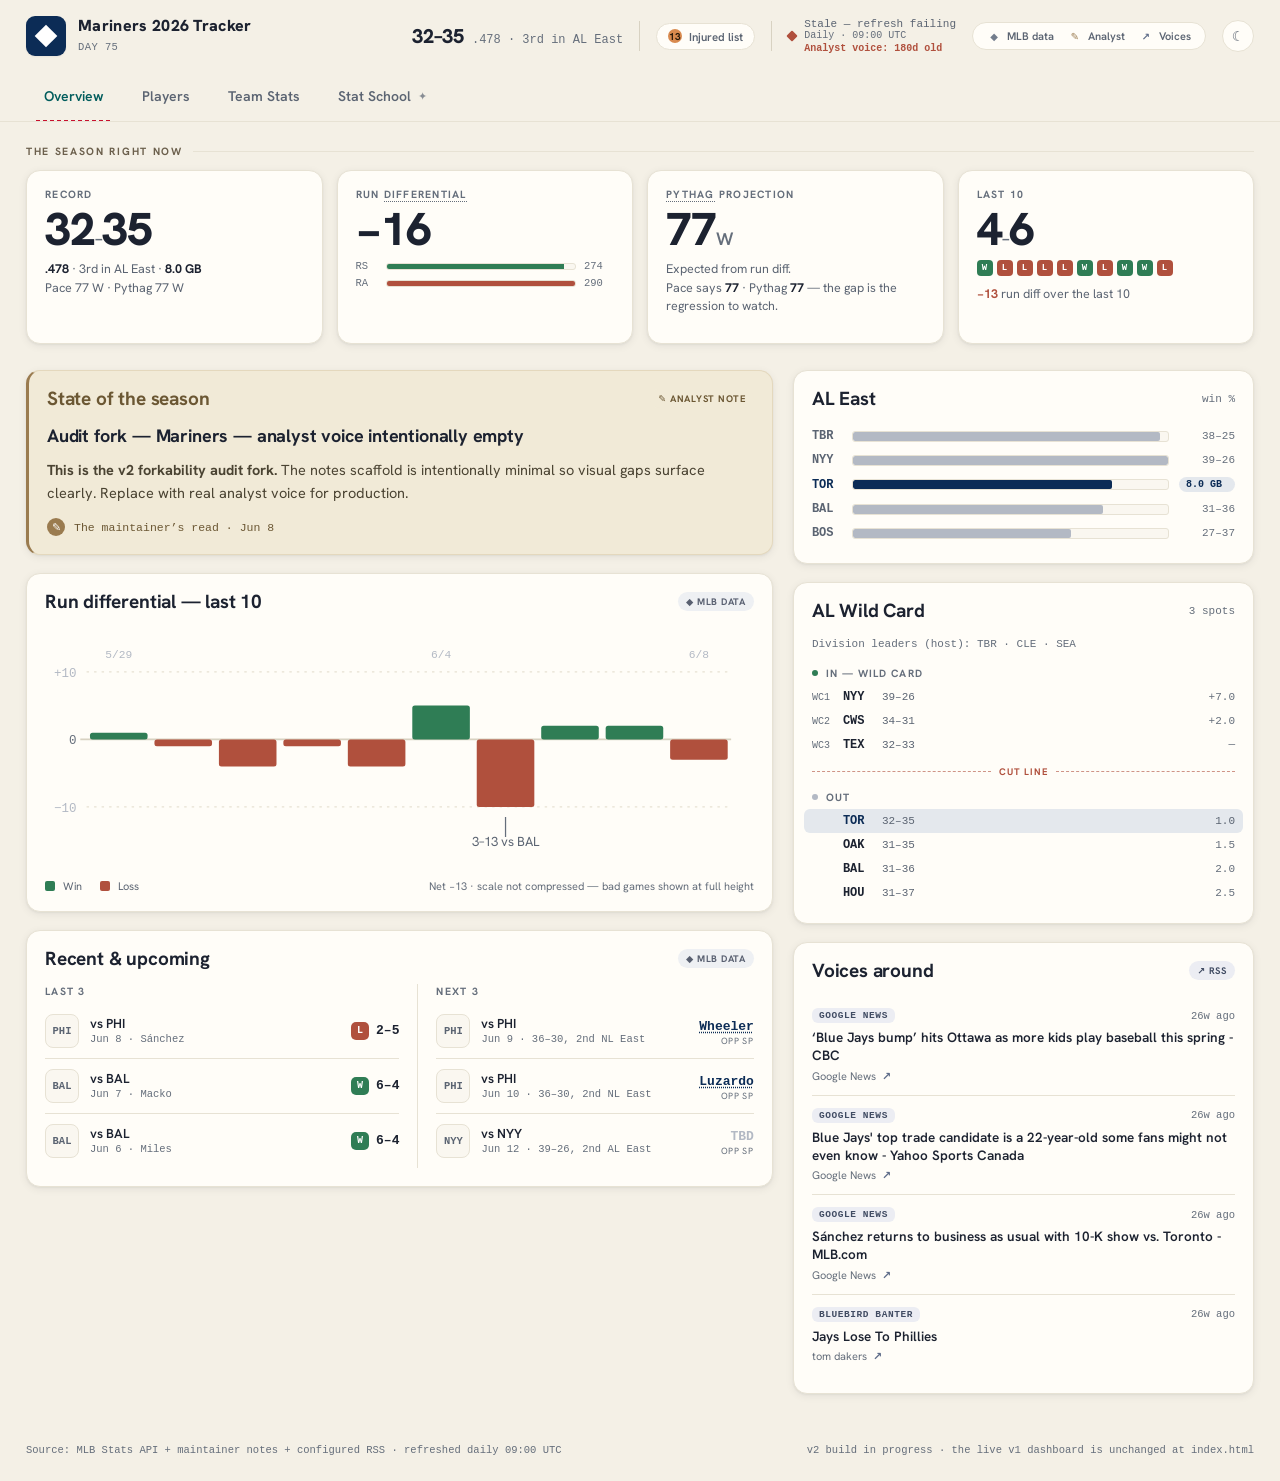
==== commit a4fb96b2: "Merge pull request #134 from Seb-the-Canadian/claude/v2-a11y-fixes v2(a11y): land the tractable batc" ====
--- a/index-v2.html
+++ b/index-v2.html
@@ -3,7 +3,7 @@
 <head>
 <meta charset="utf-8" />
 <meta name="viewport" content="width=device-width, initial-scale=1.0" />
-<title>Baseball Tracker</title>
+<title>Blue Jays 2026 Tracker — v2 (in development)</title>
 
 <!-- v2 design tokens (light + dark). External so a fork can swap teams
      by editing config.json only; assets/theme.js overrides --team-*
@@ -92,6 +92,13 @@
   overflow: hidden; clip: rect(0, 0, 0, 0);
   white-space: nowrap; border: 0;
 }
+/* Skip-link (a11y A14/A15): visually hidden until focused. */
+.skip-link:focus {
+  position: fixed; top: 8px; left: 8px; z-index: 200;
+  width: auto; height: auto; margin: 0; clip: auto;
+  padding: 8px 14px; background: var(--card); color: var(--ink);
+  border: 1px solid var(--line-2); border-radius: var(--r1); box-shadow: var(--sh2);
+}
 
 /* ============================================================
    PERSISTENT HEADER — record · IL · freshness · source key · theme
@@ -162,7 +169,7 @@
   display: block; font-style: italic; font-size: 10px;
   color: var(--ink-3); margin-top: 2px;
 }
-.notes-stale-chip.amber { color: var(--q-warm); font-style: normal; font-weight: 600; }
+.notes-stale-chip.amber { color: var(--q-warm-ink); font-style: normal; font-weight: 600; }
 .notes-stale-chip.red   { color: var(--neg);    font-style: normal; font-weight: 700; }
 
 /* Schema-drift banner (T1 — ported from v1). Top-of-main warning when
@@ -192,7 +199,7 @@
 }
 .il-chip .ic {
   width: 14px; height: 14px; border-radius: 50%;
-  background: var(--q-warm); color: #fff;
+  background: var(--q-warm); color: #2a1a0a;
   font-size: 10px; font-weight: 700;
   display: grid; place-items: center;
 }
@@ -250,7 +257,7 @@
 .il-pop-status {
   font-family: var(--mono);
   font-size: var(--t-micro);
-  color: var(--q-warm);
+  color: var(--q-warm-ink);
   letter-spacing: .04em;
   text-transform: uppercase;
   text-align: right;
@@ -398,10 +405,10 @@
   letter-spacing: .08em; text-transform: uppercase;
   padding: 3px 8px; border-radius: var(--r-pill);
 }
-.srctag.machine { color: var(--machine); background: #eef0f3; }
+.srctag.machine { color: #585f70; background: #eef0f3; }
 .srctag.analyst { color: var(--analyst-ink); background: var(--analyst-tint); }
 .srctag.external { color: var(--external-ink); background: var(--external-tint); }
-[data-theme="dark"] .srctag.machine { background: #262b34; }
+[data-theme="dark"] .srctag.machine { background: #262b34; color: #969fad; }
 
 .panel-b { padding: 2px 18px 18px; }
 
@@ -517,9 +524,11 @@
      /root/.claude/plans/redesign-v2.md
      ============================================================ -->
 
-<header class="appbar">
+<a class="skip-link sr-only" href="#main-content">Skip to main content</a>
+
+<header class="appbar" role="banner">
   <div class="brand">
-    <span class="mark"><span aria-hidden="true"></span></span>
+    <span class="mark" aria-hidden="true"><span></span></span>
     <span class="wordmark">
       <h1 id="brand-title">Loading…</h1>
       <small id="brand-sub">v2 build</small>
@@ -561,21 +570,21 @@
      audit H6). Other panels had nothing. Screen readers couldn't pair
      tab ↔ tabpanel. -->
 <nav class="tabs" role="tablist" aria-label="Sections">
-  <a class="tab" id="tab-overview-anchor"   href="#overview"    data-tab="overview"    role="tab">Overview</a>
-  <a class="tab" id="tab-players-anchor"    href="#players"     data-tab="players"     role="tab">Players</a>
-  <a class="tab" id="tab-team-stats-anchor" href="#team-stats"  data-tab="team-stats"  role="tab">Team Stats</a>
-  <a class="tab" id="tab-stat-school-anchor" href="#stat-school" data-tab="stat-school" role="tab">
+  <a class="tab" id="tab-overview-anchor"   href="#overview"    data-tab="overview"    role="tab" aria-controls="tab-overview">Overview</a>
+  <a class="tab" id="tab-players-anchor"    href="#players"     data-tab="players"     role="tab" aria-controls="tab-players">Players</a>
+  <a class="tab" id="tab-team-stats-anchor" href="#team-stats"  data-tab="team-stats"  role="tab" aria-controls="tab-team-stats">Team Stats</a>
+  <a class="tab" id="tab-stat-school-anchor" href="#stat-school" data-tab="stat-school" role="tab" aria-controls="tab-stat-school">
     Stat School <span class="sch-ic">✦</span>
   </a>
 </nav>
 
-<main>
+<main id="main-content">
   <!-- Schema-drift banner. The renderer (assets/render.js validateSchema)
        compares data.json's top-level keys against EXPECTED_KEYS on every
        load; if any are missing it surfaces them here. Ported from v1
        (index.html line 247) — survivorship audit T1 found this guard
        had been silently dropped during the v2 redesign. -->
-  <div id="schemaBanner" class="schema-banner" hidden></div>
+  <div id="schemaBanner" class="schema-banner" role="alert" aria-live="assertive" hidden></div>
 
   <!-- Overview tab body — populated by assets/overview.js on boot. -->
   <section class="tab-body" id="tab-overview" role="tabpanel" aria-labelledby="tab-overview-anchor"></section>
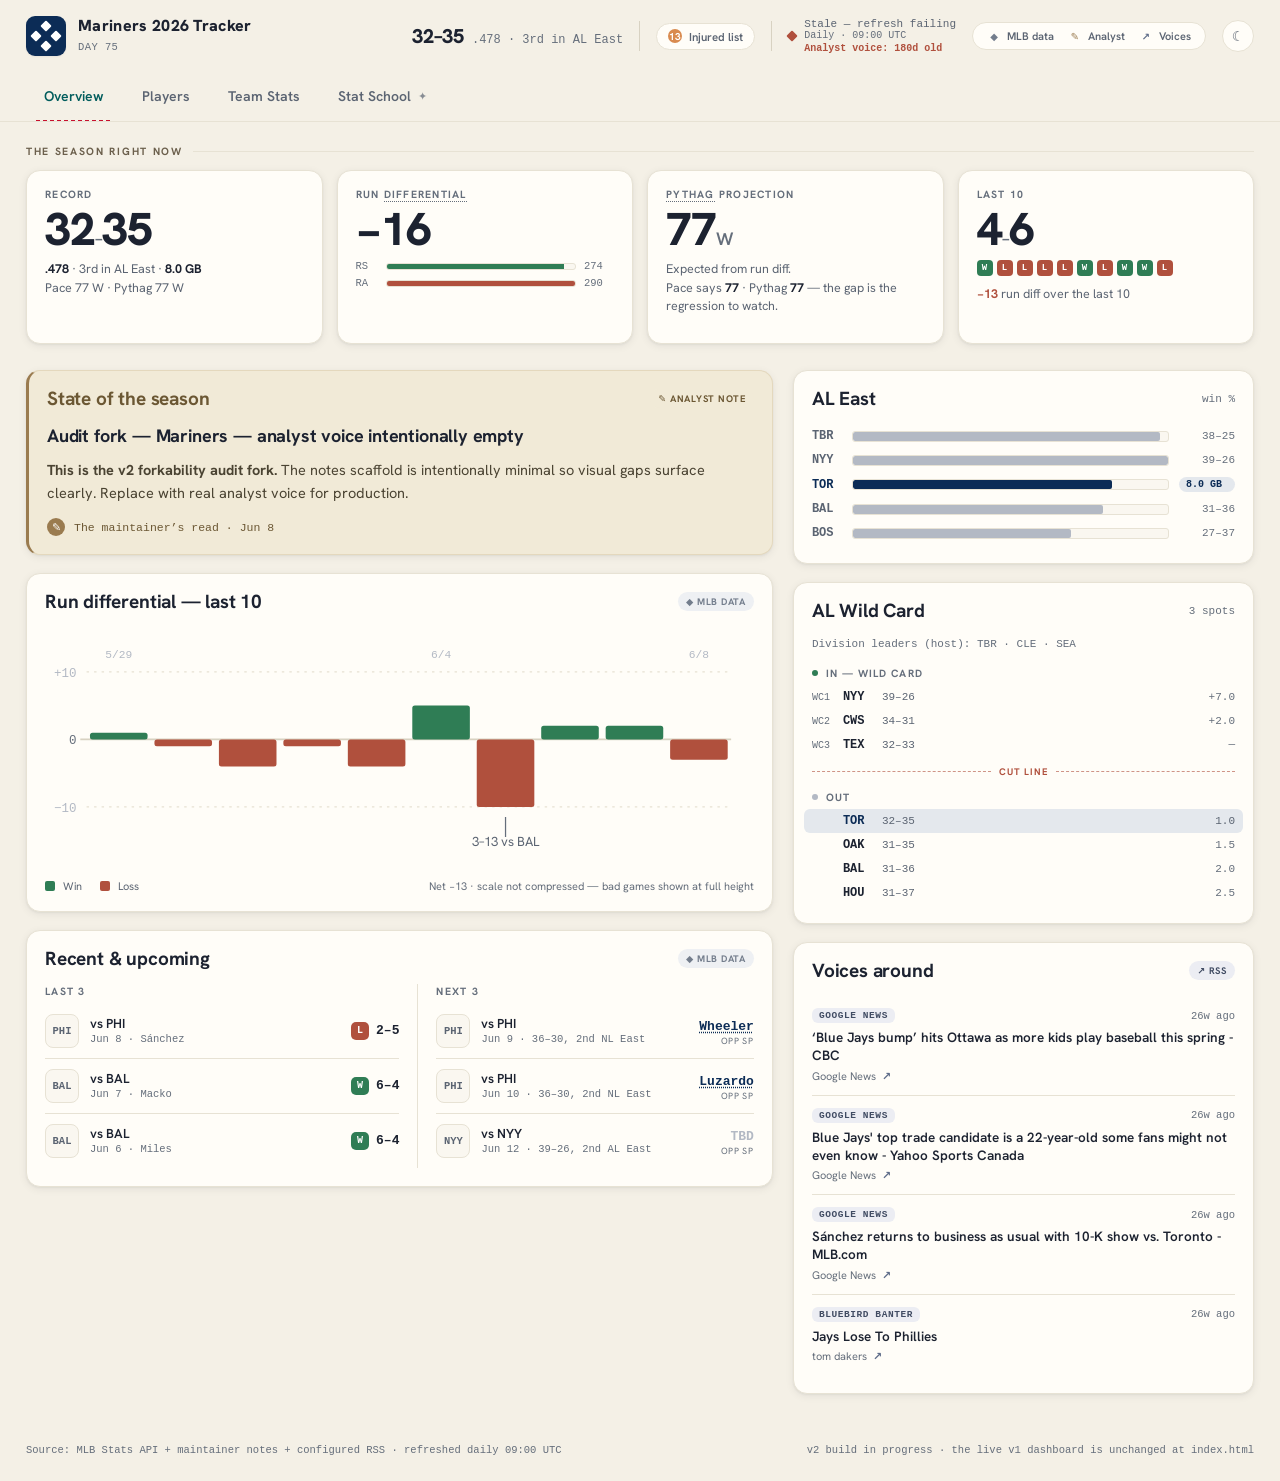
==== commit 4947713f: "v2(forkability): F4 — baseball-diamond brand mark; brand_mark documented v1-only Closes the F4 findi" ====
--- a/index-v2.html
+++ b/index-v2.html
@@ -3,7 +3,7 @@
 <head>
 <meta charset="utf-8" />
 <meta name="viewport" content="width=device-width, initial-scale=1.0" />
-<title>Blue Jays 2026 Tracker — v2 (in development)</title>
+<title>Baseball Tracker</title>
 
 <!-- v2 design tokens (light + dark). External so a fork can swap teams
      by editing config.json only; assets/theme.js overrides --team-*
@@ -92,13 +92,6 @@
   overflow: hidden; clip: rect(0, 0, 0, 0);
   white-space: nowrap; border: 0;
 }
-/* Skip-link (a11y A14/A15): visually hidden until focused. */
-.skip-link:focus {
-  position: fixed; top: 8px; left: 8px; z-index: 200;
-  width: auto; height: auto; margin: 0; clip: auto;
-  padding: 8px 14px; background: var(--card); color: var(--ink);
-  border: 1px solid var(--line-2); border-radius: var(--r1); box-shadow: var(--sh2);
-}
 
 /* ============================================================
    PERSISTENT HEADER — record · IL · freshness · source key · theme
@@ -110,21 +103,29 @@
 }
 .brand { display: flex; align-items: center; gap: 12px; }
 .brand .mark {
+  display: block;
+  position: relative;
   width: 40px; height: 40px; border-radius: 9px;
   background: var(--team-primary);
-  display: grid; place-items: center;
   box-shadow: var(--sh1);
 }
+/* Brand mark — a baseball infield: four theme-neutral white bases
+   (2nd / 1st / home / 3rd) arranged as a diamond. Team-neutral BY
+   DESIGN (white on --team-primary) so it holds at any fork palette;
+   v2 does not consume config.brand_mark — that's a v1-only field
+   (see docs/forking.md). PR-F (D4): white, not --card, so the bases
+   never disappear against dark primaries in dark mode. */
 .brand .mark span {
-  display: block; width: 16px; height: 16px;
-  /* Iconography — theme-neutral white diamond.
-     PR-F (decision D4): was `var(--card)`, which becomes #1b1f27 in
-     dark mode and disappears against dark-blue primaries (TOR dark
-     1.89:1, NYY dark 1.39:1 — fails AA non-text 3:1). The diamond IS
-     a brand mark, not a themed surface — neutrality is correct. */
+  position: absolute;
+  width: 8px; height: 8px;
   background: #ffffff;
-  transform: rotate(45deg); /* diamond bug */
-}
+  border-radius: 1px;
+  transform: translate(-50%, -50%) rotate(45deg);
+}
+.brand .mark span:nth-child(1) { left: 50%; top: 26%; }  /* 2nd base */
+.brand .mark span:nth-child(2) { left: 74%; top: 50%; }  /* 1st base */
+.brand .mark span:nth-child(3) { left: 50%; top: 74%; }  /* home plate */
+.brand .mark span:nth-child(4) { left: 26%; top: 50%; }  /* 3rd base */
 .brand .wordmark h1,
 .brand .wordmark b {
   font-weight: var(--w-display); font-size: 16px;
@@ -169,7 +170,7 @@
   display: block; font-style: italic; font-size: 10px;
   color: var(--ink-3); margin-top: 2px;
 }
-.notes-stale-chip.amber { color: var(--q-warm-ink); font-style: normal; font-weight: 600; }
+.notes-stale-chip.amber { color: var(--q-warm); font-style: normal; font-weight: 600; }
 .notes-stale-chip.red   { color: var(--neg);    font-style: normal; font-weight: 700; }
 
 /* Schema-drift banner (T1 — ported from v1). Top-of-main warning when
@@ -199,7 +200,7 @@
 }
 .il-chip .ic {
   width: 14px; height: 14px; border-radius: 50%;
-  background: var(--q-warm); color: #2a1a0a;
+  background: var(--q-warm); color: #fff;
   font-size: 10px; font-weight: 700;
   display: grid; place-items: center;
 }
@@ -257,7 +258,7 @@
 .il-pop-status {
   font-family: var(--mono);
   font-size: var(--t-micro);
-  color: var(--q-warm-ink);
+  color: var(--q-warm);
   letter-spacing: .04em;
   text-transform: uppercase;
   text-align: right;
@@ -405,10 +406,10 @@
   letter-spacing: .08em; text-transform: uppercase;
   padding: 3px 8px; border-radius: var(--r-pill);
 }
-.srctag.machine { color: #585f70; background: #eef0f3; }
+.srctag.machine { color: var(--machine); background: #eef0f3; }
 .srctag.analyst { color: var(--analyst-ink); background: var(--analyst-tint); }
 .srctag.external { color: var(--external-ink); background: var(--external-tint); }
-[data-theme="dark"] .srctag.machine { background: #262b34; color: #969fad; }
+[data-theme="dark"] .srctag.machine { background: #262b34; }
 
 .panel-b { padding: 2px 18px 18px; }
 
@@ -524,11 +525,9 @@
      /root/.claude/plans/redesign-v2.md
      ============================================================ -->
 
-<a class="skip-link sr-only" href="#main-content">Skip to main content</a>
-
-<header class="appbar" role="banner">
+<header class="appbar">
   <div class="brand">
-    <span class="mark" aria-hidden="true"><span></span></span>
+    <span class="mark" aria-hidden="true"><span></span><span></span><span></span><span></span></span>
     <span class="wordmark">
       <h1 id="brand-title">Loading…</h1>
       <small id="brand-sub">v2 build</small>
@@ -570,21 +569,21 @@
      audit H6). Other panels had nothing. Screen readers couldn't pair
      tab ↔ tabpanel. -->
 <nav class="tabs" role="tablist" aria-label="Sections">
-  <a class="tab" id="tab-overview-anchor"   href="#overview"    data-tab="overview"    role="tab" aria-controls="tab-overview">Overview</a>
-  <a class="tab" id="tab-players-anchor"    href="#players"     data-tab="players"     role="tab" aria-controls="tab-players">Players</a>
-  <a class="tab" id="tab-team-stats-anchor" href="#team-stats"  data-tab="team-stats"  role="tab" aria-controls="tab-team-stats">Team Stats</a>
-  <a class="tab" id="tab-stat-school-anchor" href="#stat-school" data-tab="stat-school" role="tab" aria-controls="tab-stat-school">
+  <a class="tab" id="tab-overview-anchor"   href="#overview"    data-tab="overview"    role="tab">Overview</a>
+  <a class="tab" id="tab-players-anchor"    href="#players"     data-tab="players"     role="tab">Players</a>
+  <a class="tab" id="tab-team-stats-anchor" href="#team-stats"  data-tab="team-stats"  role="tab">Team Stats</a>
+  <a class="tab" id="tab-stat-school-anchor" href="#stat-school" data-tab="stat-school" role="tab">
     Stat School <span class="sch-ic">✦</span>
   </a>
 </nav>
 
-<main id="main-content">
+<main>
   <!-- Schema-drift banner. The renderer (assets/render.js validateSchema)
        compares data.json's top-level keys against EXPECTED_KEYS on every
        load; if any are missing it surfaces them here. Ported from v1
        (index.html line 247) — survivorship audit T1 found this guard
        had been silently dropped during the v2 redesign. -->
-  <div id="schemaBanner" class="schema-banner" role="alert" aria-live="assertive" hidden></div>
+  <div id="schemaBanner" class="schema-banner" hidden></div>
 
   <!-- Overview tab body — populated by assets/overview.js on boot. -->
   <section class="tab-body" id="tab-overview" role="tabpanel" aria-labelledby="tab-overview-anchor"></section>
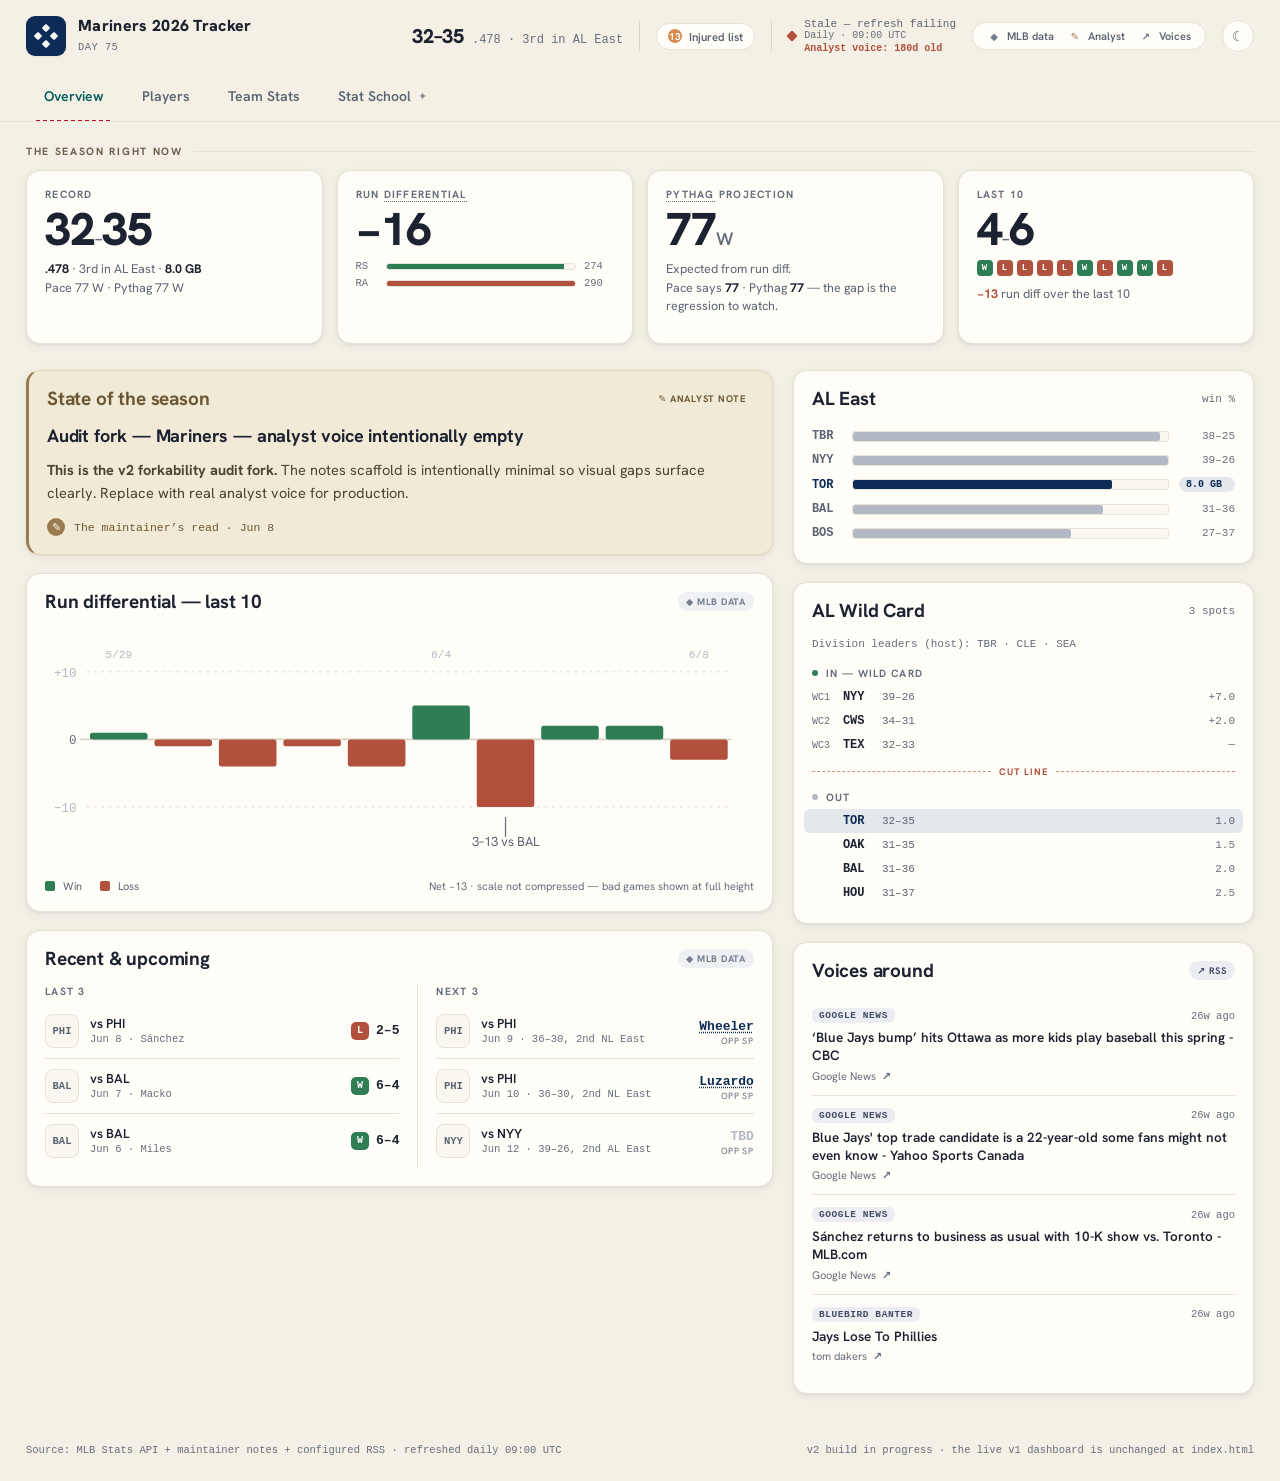
==== commit 36465b47: "v2(forkability): tighten brand-mark bases toward the centre Per design feedback — bring the four inf" ====
--- a/index-v2.html
+++ b/index-v2.html
@@ -117,15 +117,15 @@
    never disappear against dark primaries in dark mode. */
 .brand .mark span {
   position: absolute;
-  width: 8px; height: 8px;
+  width: 6px; height: 6px;
   background: #ffffff;
   border-radius: 1px;
   transform: translate(-50%, -50%) rotate(45deg);
 }
-.brand .mark span:nth-child(1) { left: 50%; top: 26%; }  /* 2nd base */
-.brand .mark span:nth-child(2) { left: 74%; top: 50%; }  /* 1st base */
-.brand .mark span:nth-child(3) { left: 50%; top: 74%; }  /* home plate */
-.brand .mark span:nth-child(4) { left: 26%; top: 50%; }  /* 3rd base */
+.brand .mark span:nth-child(1) { left: 50%; top: 30%; }  /* 2nd base */
+.brand .mark span:nth-child(2) { left: 70%; top: 50%; }  /* 1st base */
+.brand .mark span:nth-child(3) { left: 50%; top: 70%; }  /* home plate */
+.brand .mark span:nth-child(4) { left: 30%; top: 50%; }  /* 3rd base */
 .brand .wordmark h1,
 .brand .wordmark b {
   font-weight: var(--w-display); font-size: 16px;
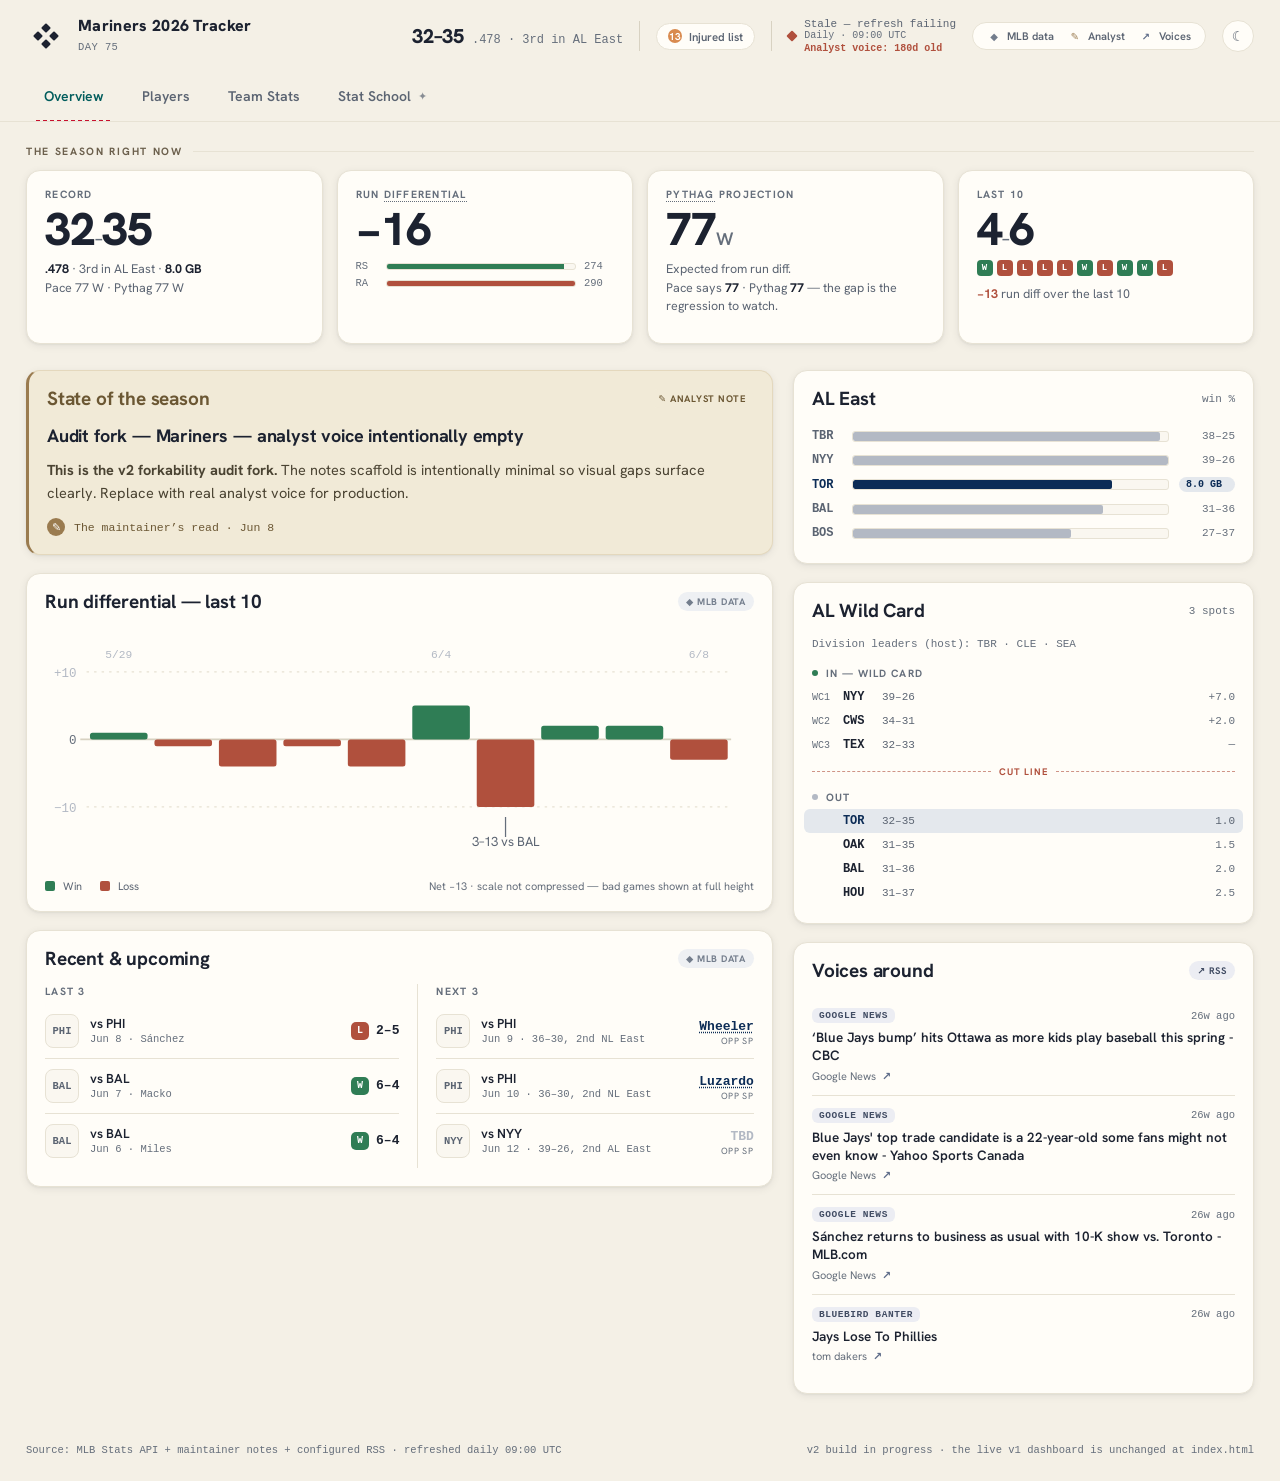
==== commit f6781ff9: "v2: simplify brand mark — drop the blue box, draw the infield in --ink Per design feedback: remove t" ====
--- a/index-v2.html
+++ b/index-v2.html
@@ -105,20 +105,18 @@
 .brand .mark {
   display: block;
   position: relative;
-  width: 40px; height: 40px; border-radius: 9px;
-  background: var(--team-primary);
-  box-shadow: var(--sh1);
-}
-/* Brand mark — a baseball infield: four theme-neutral white bases
-   (2nd / 1st / home / 3rd) arranged as a diamond. Team-neutral BY
-   DESIGN (white on --team-primary) so it holds at any fork palette;
-   v2 does not consume config.brand_mark — that's a v1-only field
-   (see docs/forking.md). PR-F (D4): white, not --card, so the bases
-   never disappear against dark primaries in dark mode. */
+  width: 40px; height: 40px;
+}
+/* Brand mark — a baseball infield: four bases (2nd / 1st / home /
+   3rd) arranged as a diamond. No container box; the bases are drawn
+   in --ink, which flips per theme (near-black on the light cream
+   page, near-white on dark) so the mark always contrasts and stays
+   team-independent — it holds at any fork palette and does not consume
+   config.brand_mark (a v1-only field; see docs/forking.md). */
 .brand .mark span {
   position: absolute;
-  width: 6px; height: 6px;
-  background: #ffffff;
+  width: 7px; height: 7px;
+  background: var(--ink);
   border-radius: 1px;
   transform: translate(-50%, -50%) rotate(45deg);
 }
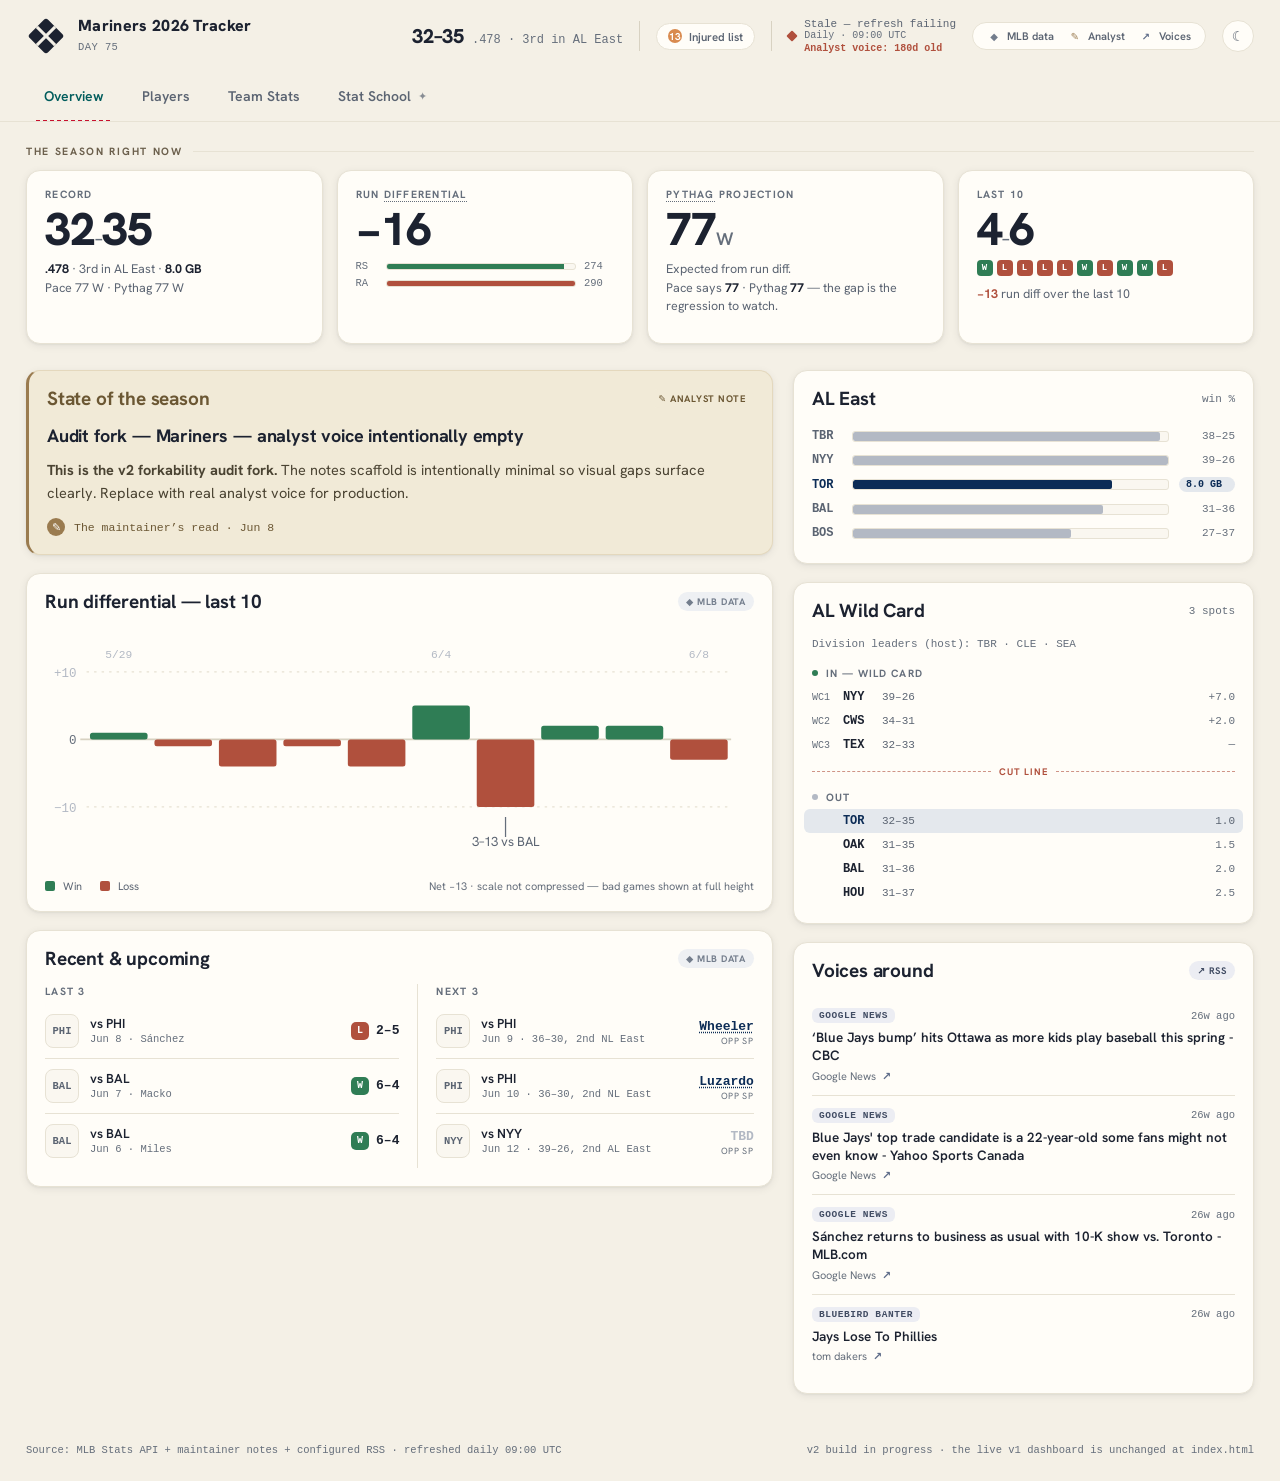
==== commit 215d4ce9: "v2: brand mark reads as one diamond with four segments Per design feedback — instead of four separat" ====
--- a/index-v2.html
+++ b/index-v2.html
@@ -107,23 +107,29 @@
   position: relative;
   width: 40px; height: 40px;
 }
-/* Brand mark — a baseball infield: four bases (2nd / 1st / home /
-   3rd) arranged as a diamond. No container box; the bases are drawn
-   in --ink, which flips per theme (near-black on the light cream
-   page, near-white on dark) so the mark always contrasts and stays
-   team-independent — it holds at any fork palette and does not consume
-   config.brand_mark (a v1-only field; see docs/forking.md). */
-.brand .mark span {
-  position: absolute;
-  width: 7px; height: 7px;
+/* Brand mark — one baseball diamond split into four segments. A single
+   --ink square is rotated 45° into a diamond; two thin --paper bars (the
+   page colour) cross its centre, carving it into four diamond segments
+   with crisp, uniform gaps. --ink/--paper flip per theme, so the mark is
+   dark-on-cream in light mode and near-white on dark, carries no blue, and
+   is fully team-independent (config.brand_mark is v1-only; see
+   docs/forking.md). */
+.brand .mark > span {
+  position: absolute; left: 50%; top: 50%;
+  width: 26px; height: 26px;
   background: var(--ink);
-  border-radius: 1px;
+  border-radius: 3px;
+  overflow: hidden;
   transform: translate(-50%, -50%) rotate(45deg);
 }
-.brand .mark span:nth-child(1) { left: 50%; top: 30%; }  /* 2nd base */
-.brand .mark span:nth-child(2) { left: 70%; top: 50%; }  /* 1st base */
-.brand .mark span:nth-child(3) { left: 50%; top: 70%; }  /* home plate */
-.brand .mark span:nth-child(4) { left: 30%; top: 50%; }  /* 3rd base */
+.brand .mark > span::before,
+.brand .mark > span::after {
+  content: ""; position: absolute; left: 50%; top: 50%;
+  background: var(--paper);
+  transform: translate(-50%, -50%);
+}
+.brand .mark > span::before { width: 3px;  height: 140%; }
+.brand .mark > span::after  { width: 140%; height: 3px;  }
 .brand .wordmark h1,
 .brand .wordmark b {
   font-weight: var(--w-display); font-size: 16px;
@@ -525,7 +531,7 @@
 
 <header class="appbar">
   <div class="brand">
-    <span class="mark" aria-hidden="true"><span></span><span></span><span></span><span></span></span>
+    <span class="mark" aria-hidden="true"><span></span></span>
     <span class="wordmark">
       <h1 id="brand-title">Loading…</h1>
       <small id="brand-sub">v2 build</small>
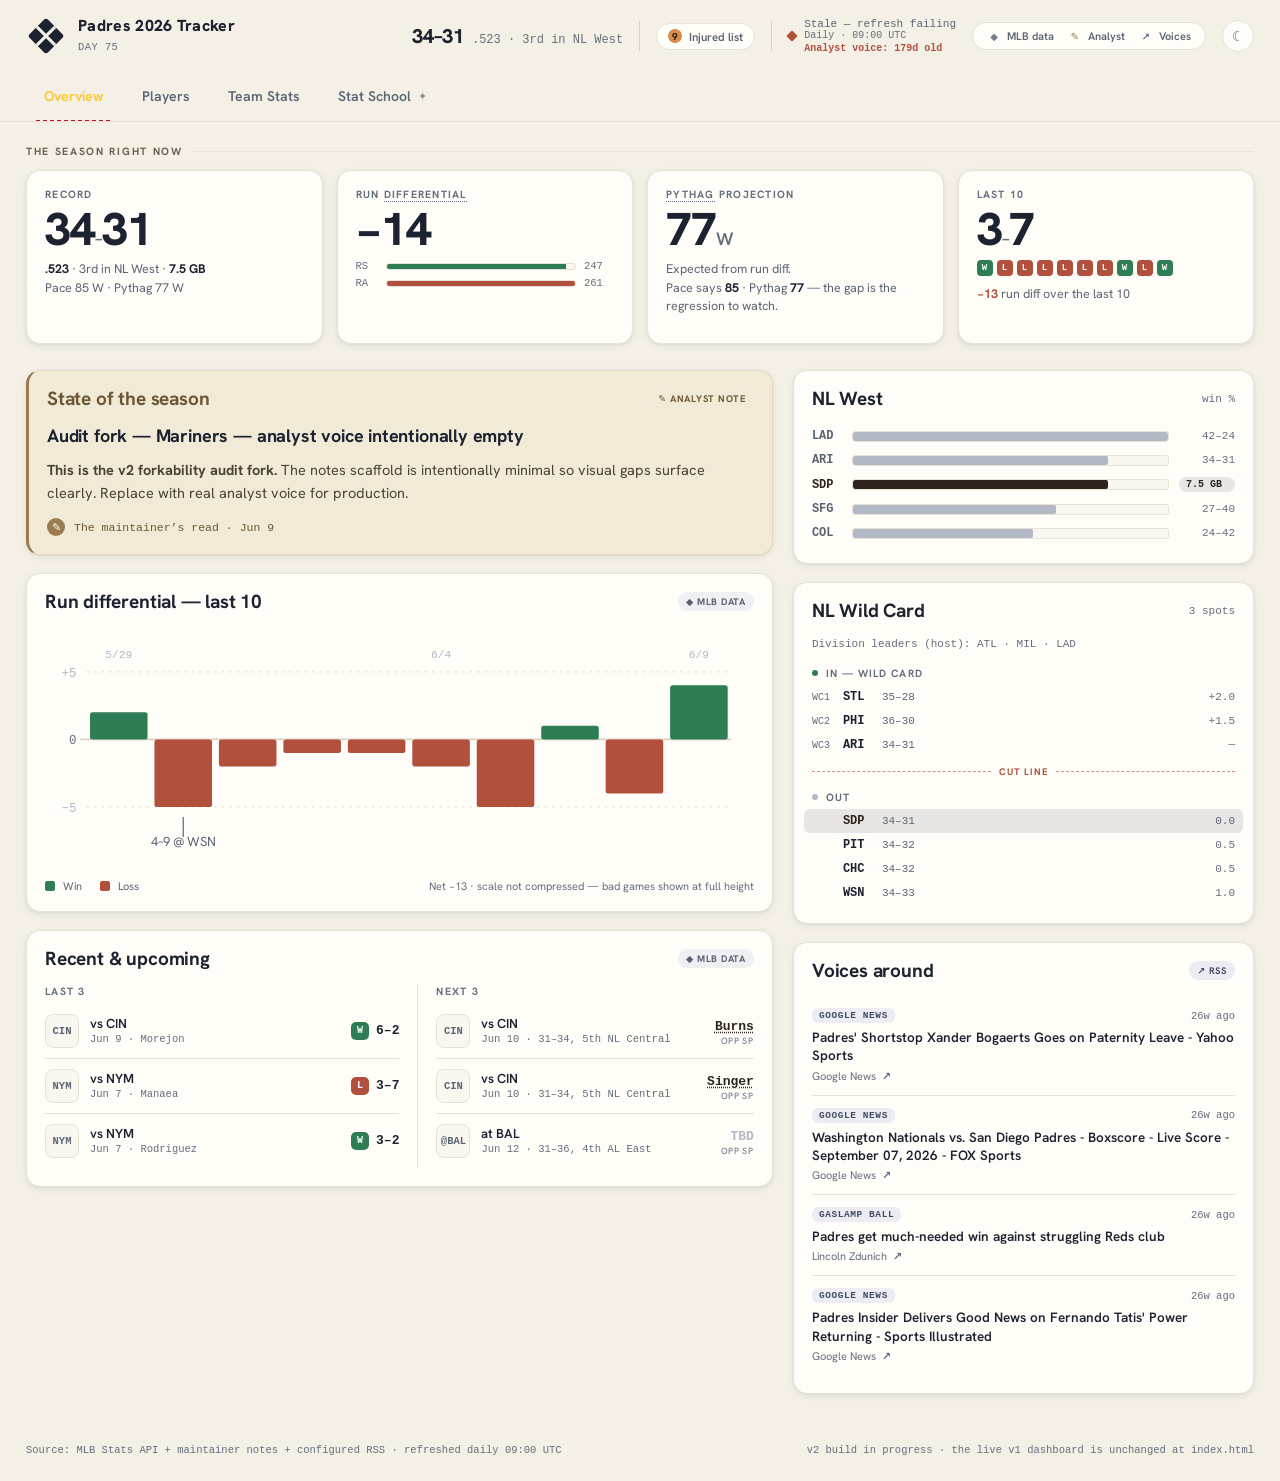
==== commit a4bd6127: "v2: restore segmented-diamond brand mark (lost in the #135 merge) The mark redesign (four-base infie" ====
--- a/index-v2.html
+++ b/index-v2.html
@@ -92,6 +92,13 @@
   overflow: hidden; clip: rect(0, 0, 0, 0);
   white-space: nowrap; border: 0;
 }
+/* Skip-link (a11y A14/A15): visually hidden until focused. */
+.skip-link:focus {
+  position: fixed; top: 8px; left: 8px; z-index: 200;
+  width: auto; height: auto; margin: 0; clip: auto;
+  padding: 8px 14px; background: var(--card); color: var(--ink);
+  border: 1px solid var(--line-2); border-radius: var(--r1); box-shadow: var(--sh2);
+}
 
 /* ============================================================
    PERSISTENT HEADER — record · IL · freshness · source key · theme
@@ -174,7 +181,7 @@
   display: block; font-style: italic; font-size: 10px;
   color: var(--ink-3); margin-top: 2px;
 }
-.notes-stale-chip.amber { color: var(--q-warm); font-style: normal; font-weight: 600; }
+.notes-stale-chip.amber { color: var(--q-warm-ink); font-style: normal; font-weight: 600; }
 .notes-stale-chip.red   { color: var(--neg);    font-style: normal; font-weight: 700; }
 
 /* Schema-drift banner (T1 — ported from v1). Top-of-main warning when
@@ -204,7 +211,7 @@
 }
 .il-chip .ic {
   width: 14px; height: 14px; border-radius: 50%;
-  background: var(--q-warm); color: #fff;
+  background: var(--q-warm); color: #2a1a0a;
   font-size: 10px; font-weight: 700;
   display: grid; place-items: center;
 }
@@ -262,7 +269,7 @@
 .il-pop-status {
   font-family: var(--mono);
   font-size: var(--t-micro);
-  color: var(--q-warm);
+  color: var(--q-warm-ink);
   letter-spacing: .04em;
   text-transform: uppercase;
   text-align: right;
@@ -410,10 +417,10 @@
   letter-spacing: .08em; text-transform: uppercase;
   padding: 3px 8px; border-radius: var(--r-pill);
 }
-.srctag.machine { color: var(--machine); background: #eef0f3; }
+.srctag.machine { color: #585f70; background: #eef0f3; }
 .srctag.analyst { color: var(--analyst-ink); background: var(--analyst-tint); }
 .srctag.external { color: var(--external-ink); background: var(--external-tint); }
-[data-theme="dark"] .srctag.machine { background: #262b34; }
+[data-theme="dark"] .srctag.machine { background: #262b34; color: #969fad; }
 
 .panel-b { padding: 2px 18px 18px; }
 
@@ -529,7 +536,9 @@
      /root/.claude/plans/redesign-v2.md
      ============================================================ -->
 
-<header class="appbar">
+<a class="skip-link sr-only" href="#main-content">Skip to main content</a>
+
+<header class="appbar" role="banner">
   <div class="brand">
     <span class="mark" aria-hidden="true"><span></span></span>
     <span class="wordmark">
@@ -573,21 +582,21 @@
      audit H6). Other panels had nothing. Screen readers couldn't pair
      tab ↔ tabpanel. -->
 <nav class="tabs" role="tablist" aria-label="Sections">
-  <a class="tab" id="tab-overview-anchor"   href="#overview"    data-tab="overview"    role="tab">Overview</a>
-  <a class="tab" id="tab-players-anchor"    href="#players"     data-tab="players"     role="tab">Players</a>
-  <a class="tab" id="tab-team-stats-anchor" href="#team-stats"  data-tab="team-stats"  role="tab">Team Stats</a>
-  <a class="tab" id="tab-stat-school-anchor" href="#stat-school" data-tab="stat-school" role="tab">
+  <a class="tab" id="tab-overview-anchor"   href="#overview"    data-tab="overview"    role="tab" aria-controls="tab-overview">Overview</a>
+  <a class="tab" id="tab-players-anchor"    href="#players"     data-tab="players"     role="tab" aria-controls="tab-players">Players</a>
+  <a class="tab" id="tab-team-stats-anchor" href="#team-stats"  data-tab="team-stats"  role="tab" aria-controls="tab-team-stats">Team Stats</a>
+  <a class="tab" id="tab-stat-school-anchor" href="#stat-school" data-tab="stat-school" role="tab" aria-controls="tab-stat-school">
     Stat School <span class="sch-ic">✦</span>
   </a>
 </nav>
 
-<main>
+<main id="main-content">
   <!-- Schema-drift banner. The renderer (assets/render.js validateSchema)
        compares data.json's top-level keys against EXPECTED_KEYS on every
        load; if any are missing it surfaces them here. Ported from v1
        (index.html line 247) — survivorship audit T1 found this guard
        had been silently dropped during the v2 redesign. -->
-  <div id="schemaBanner" class="schema-banner" hidden></div>
+  <div id="schemaBanner" class="schema-banner" role="alert" aria-live="assertive" hidden></div>
 
   <!-- Overview tab body — populated by assets/overview.js on boot. -->
   <section class="tab-body" id="tab-overview" role="tabpanel" aria-labelledby="tab-overview-anchor"></section>
